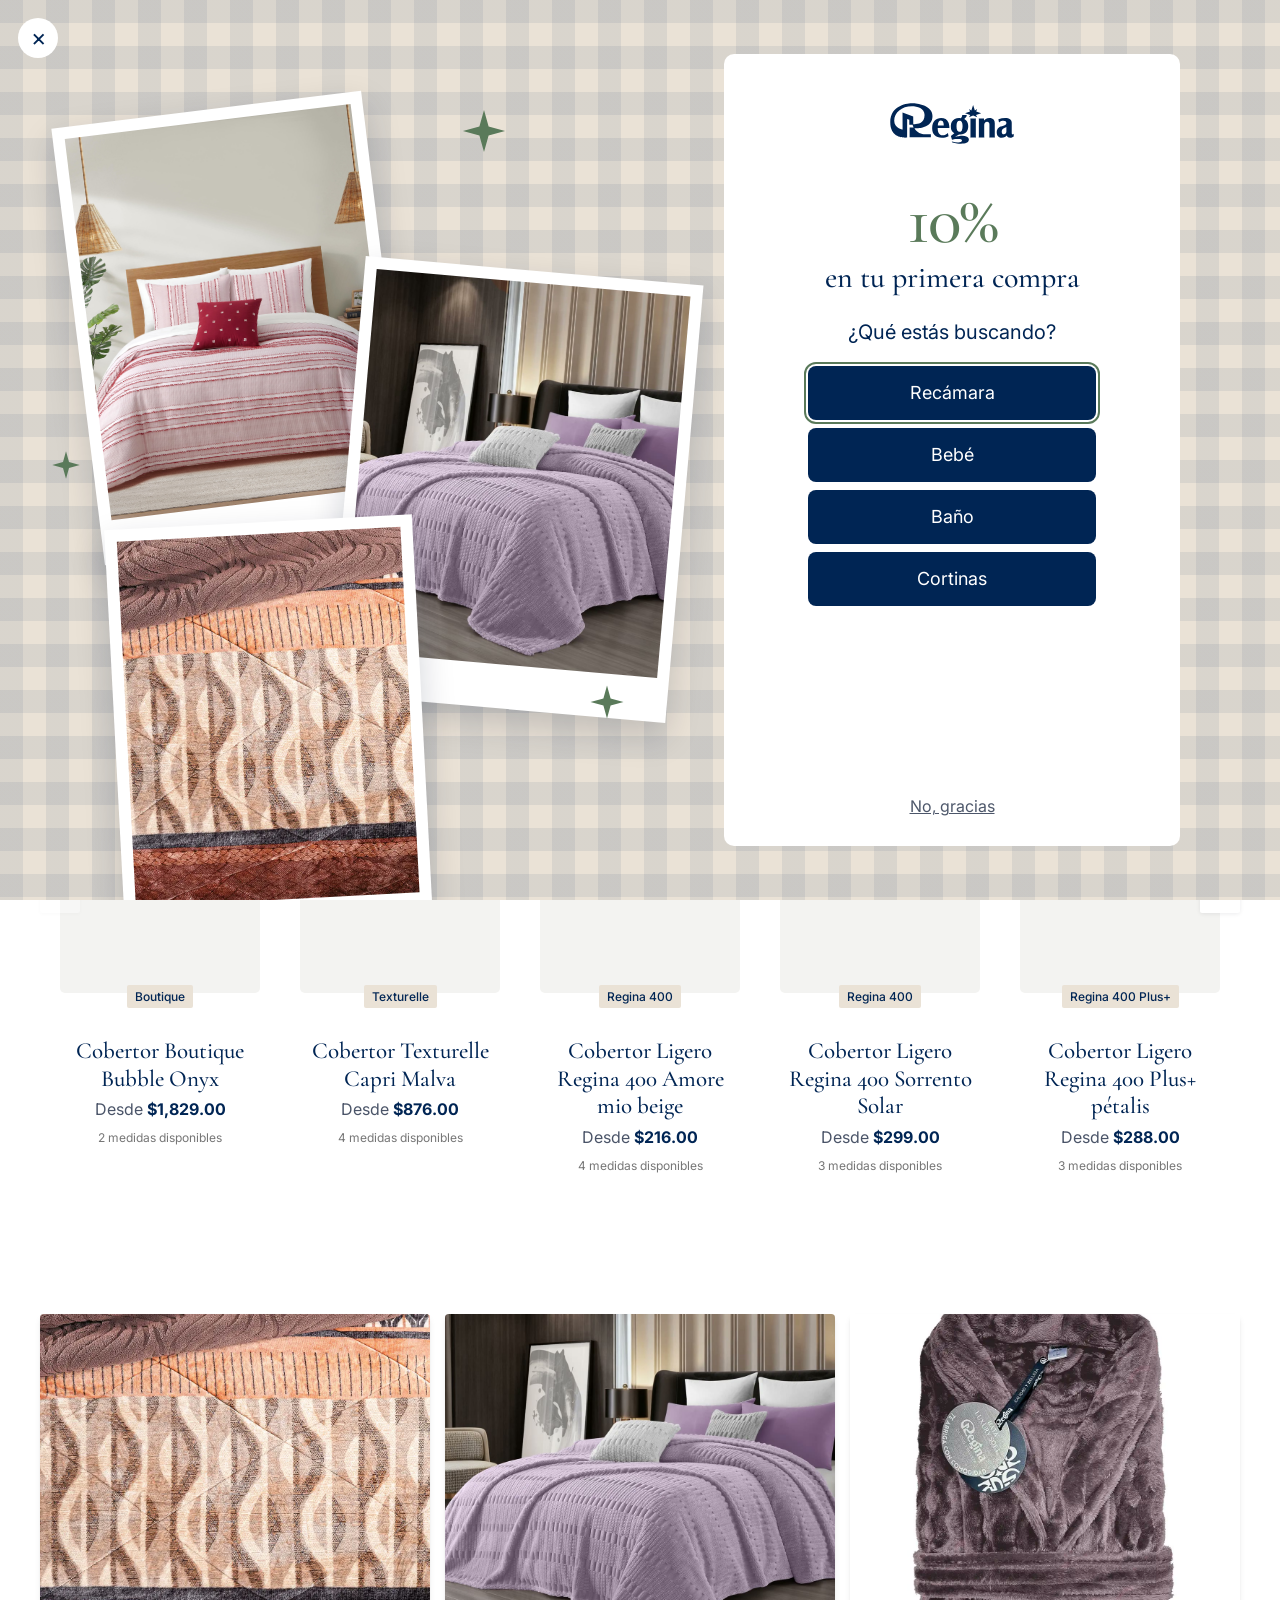
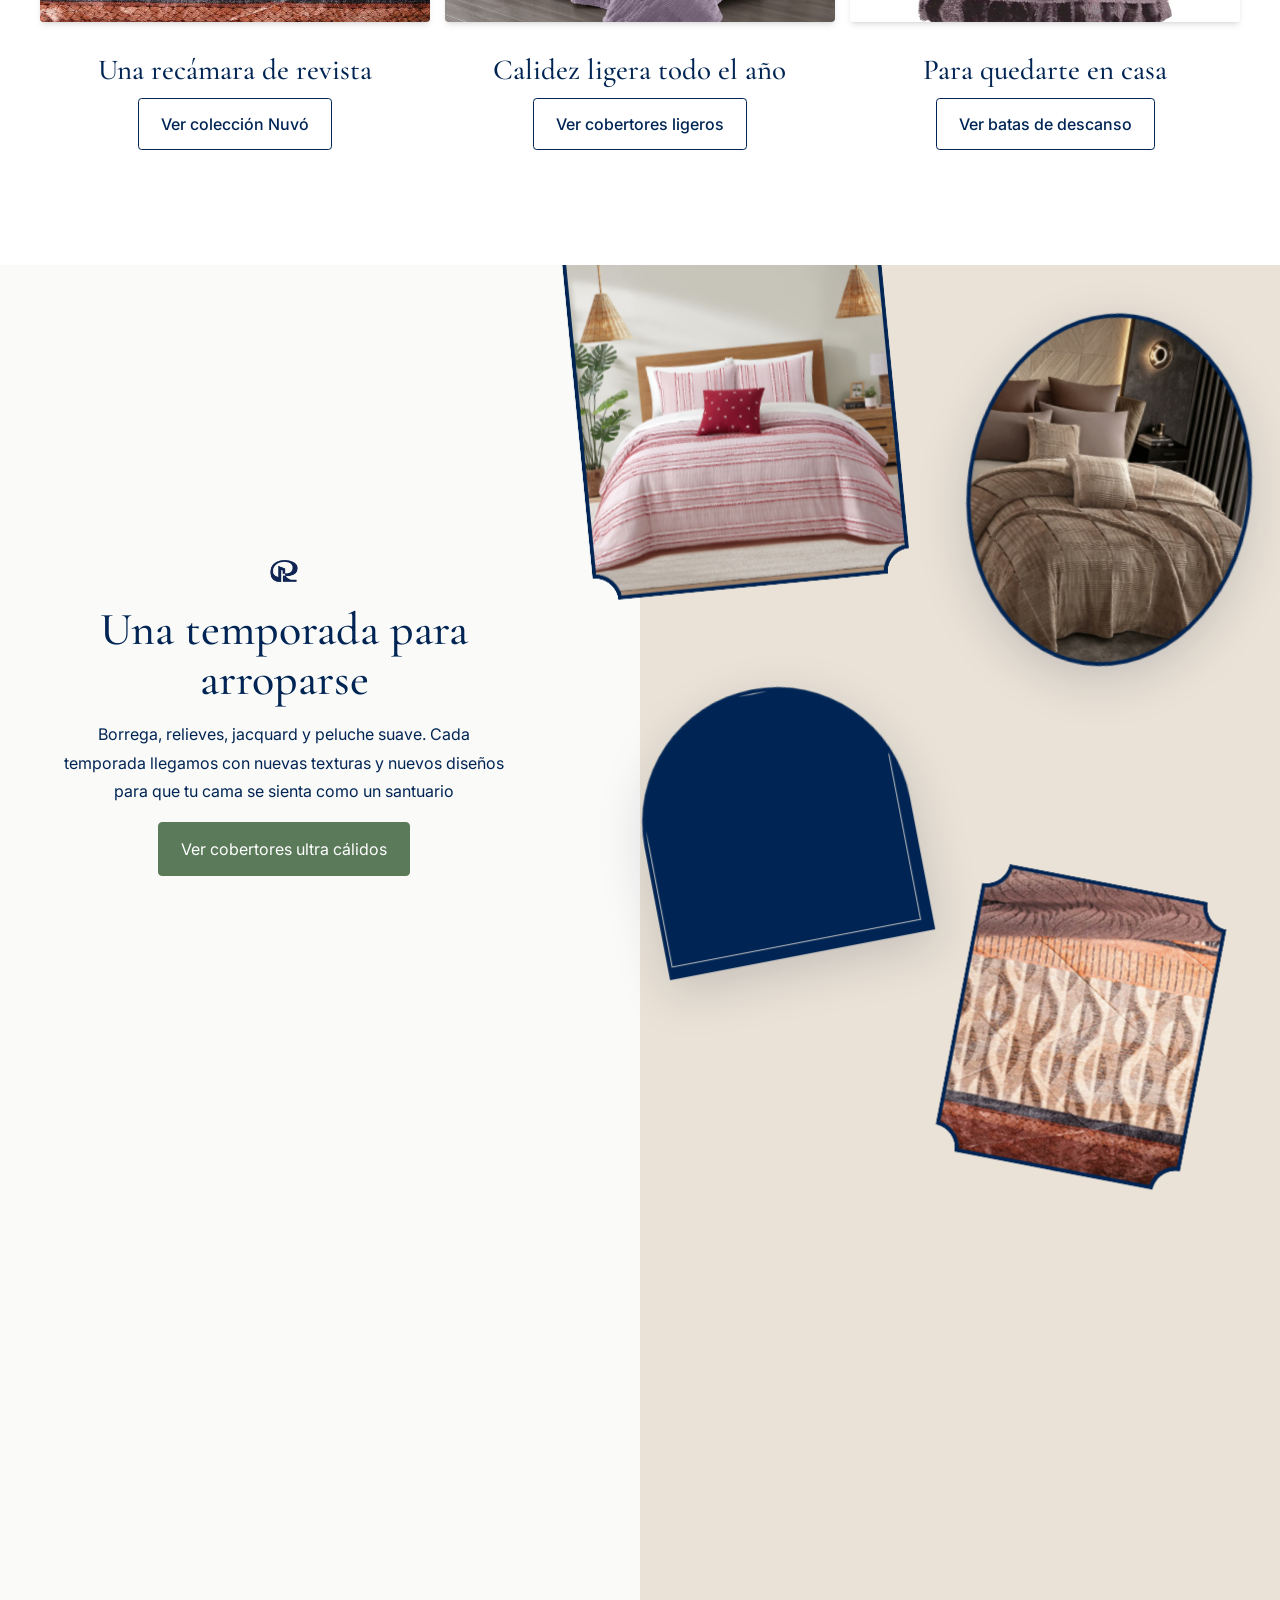
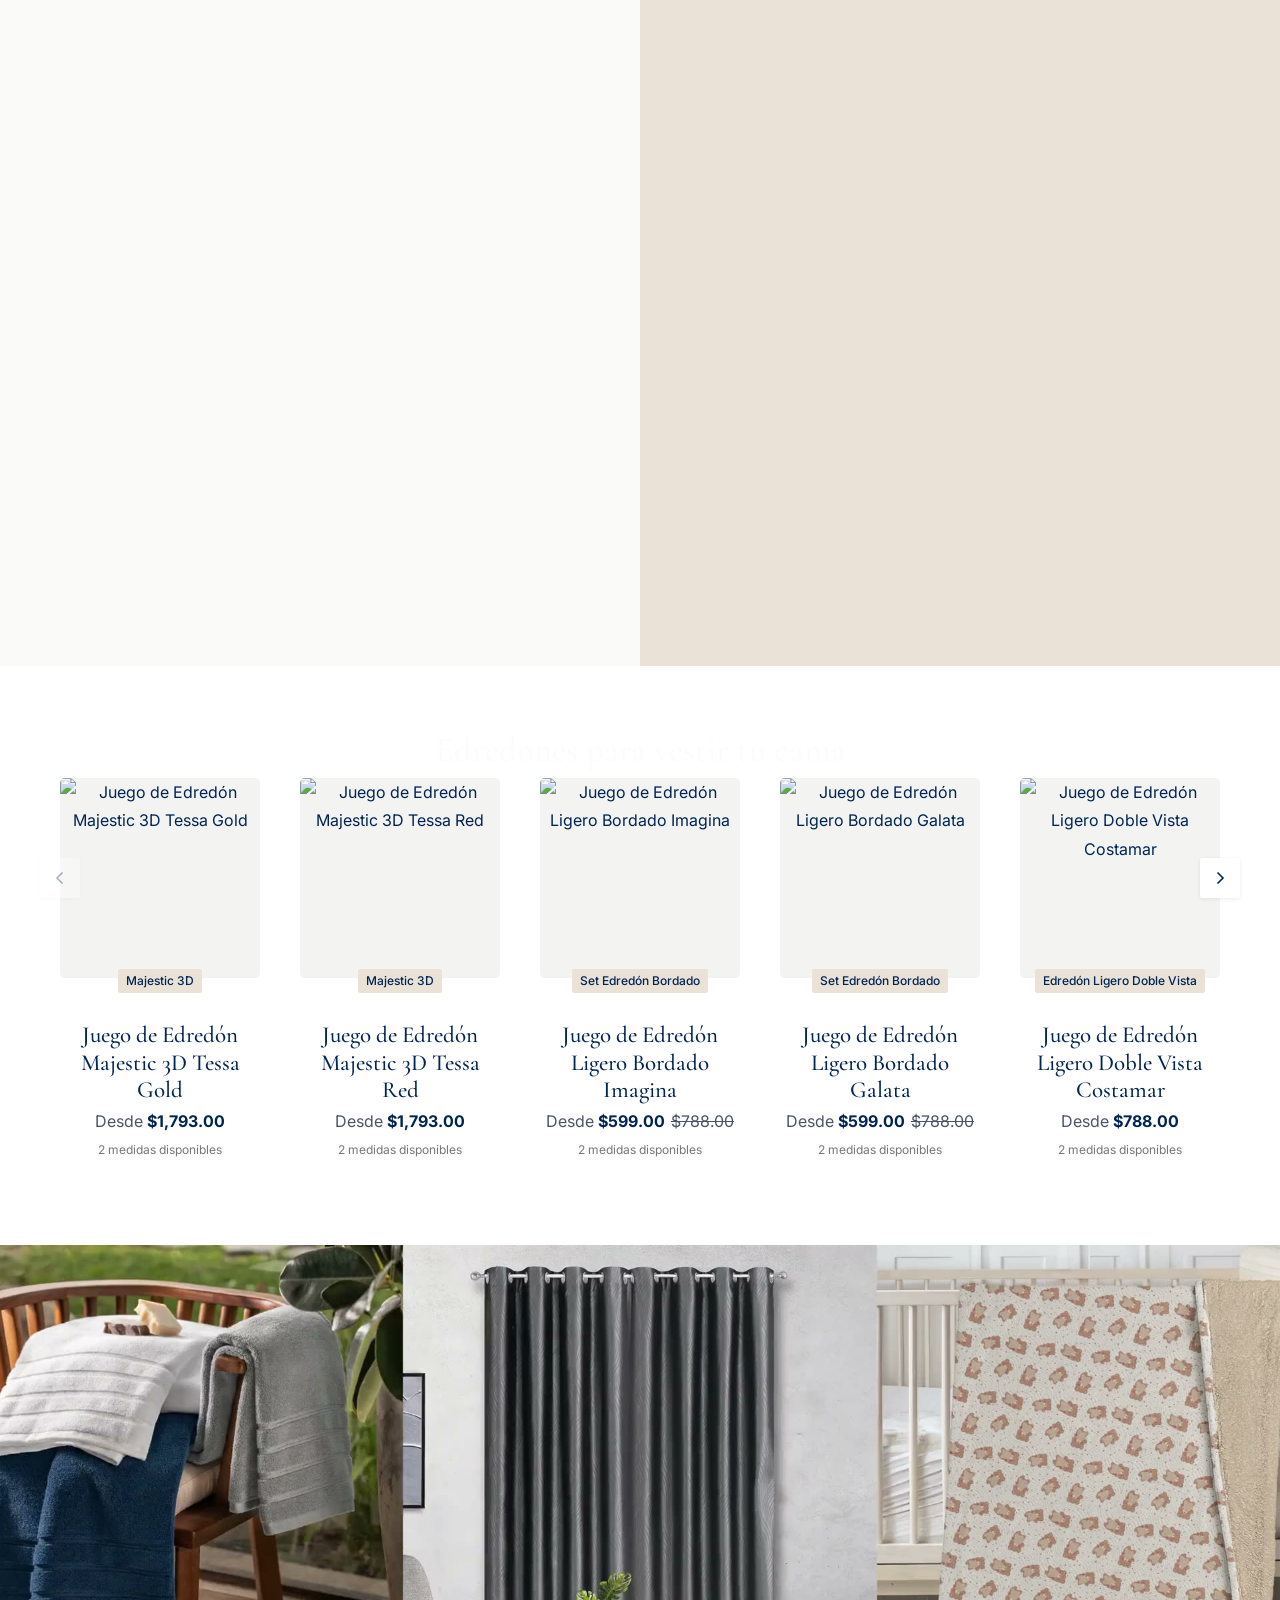
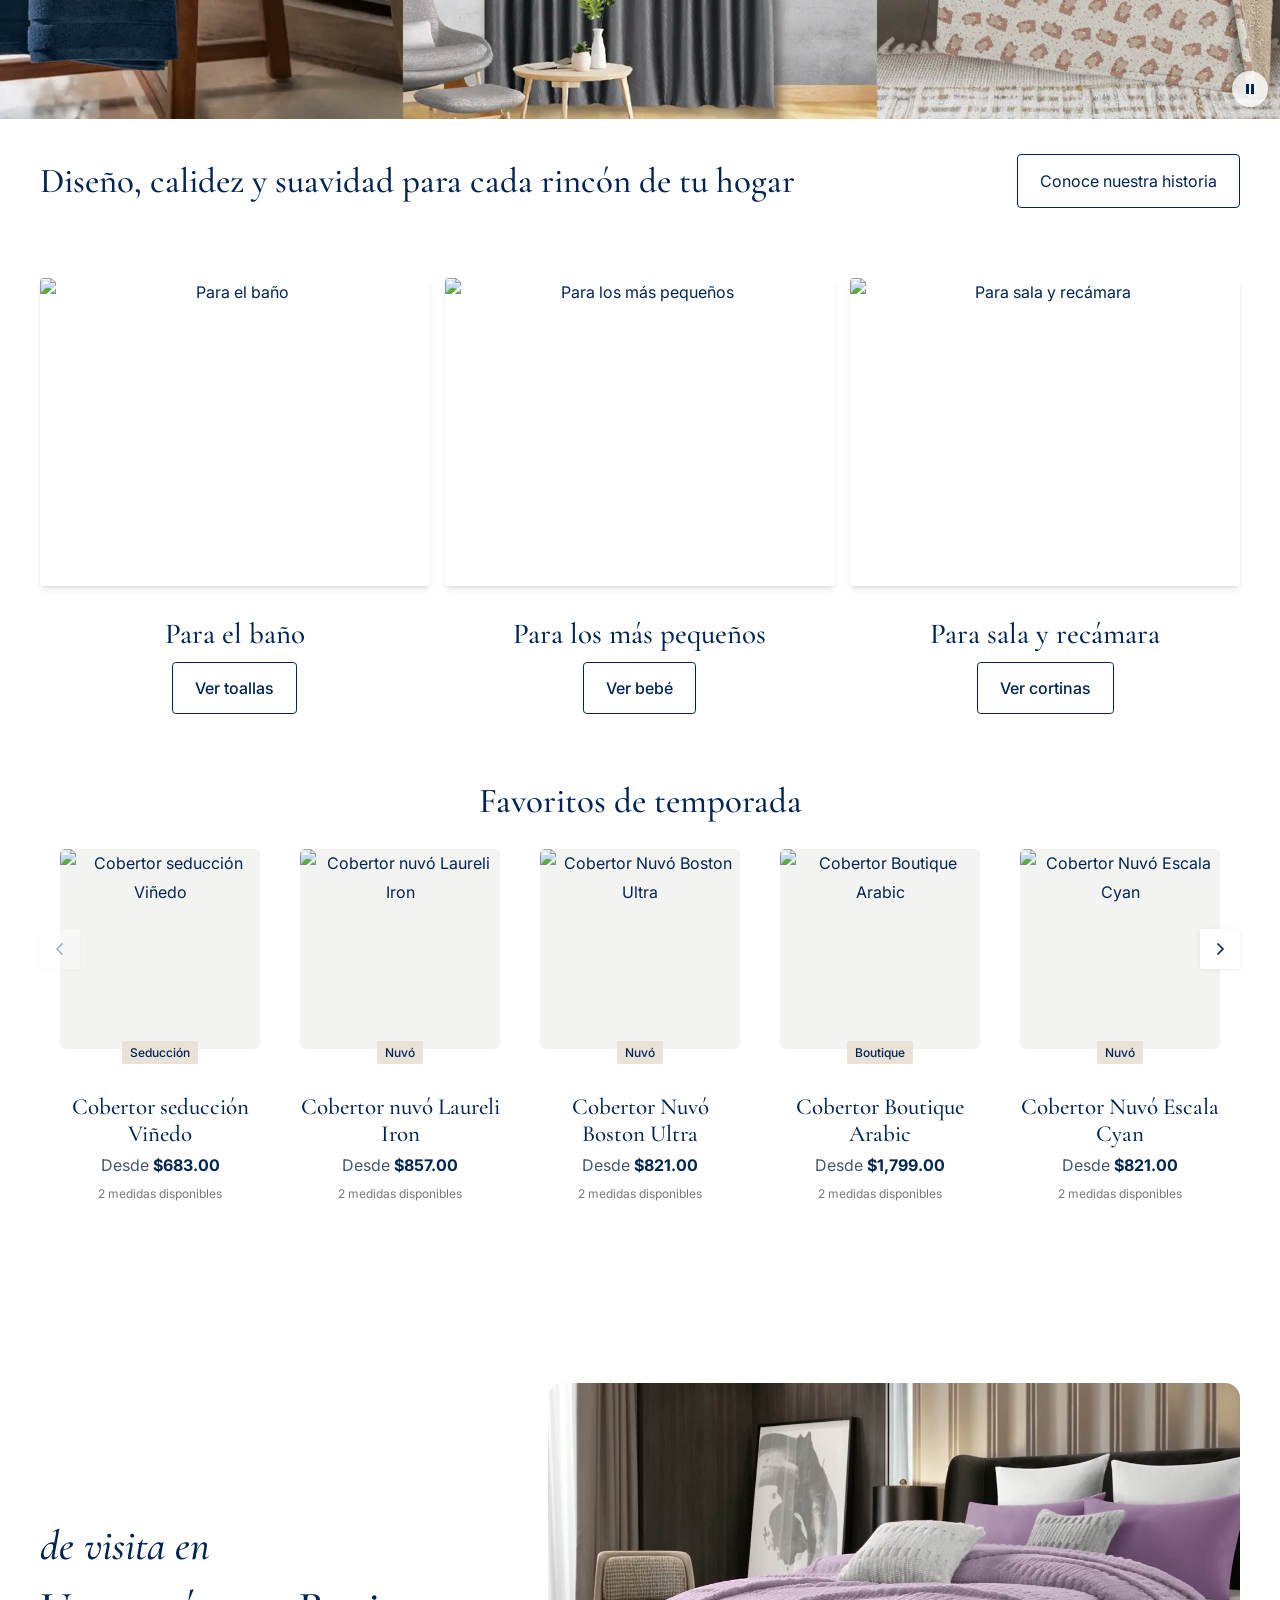
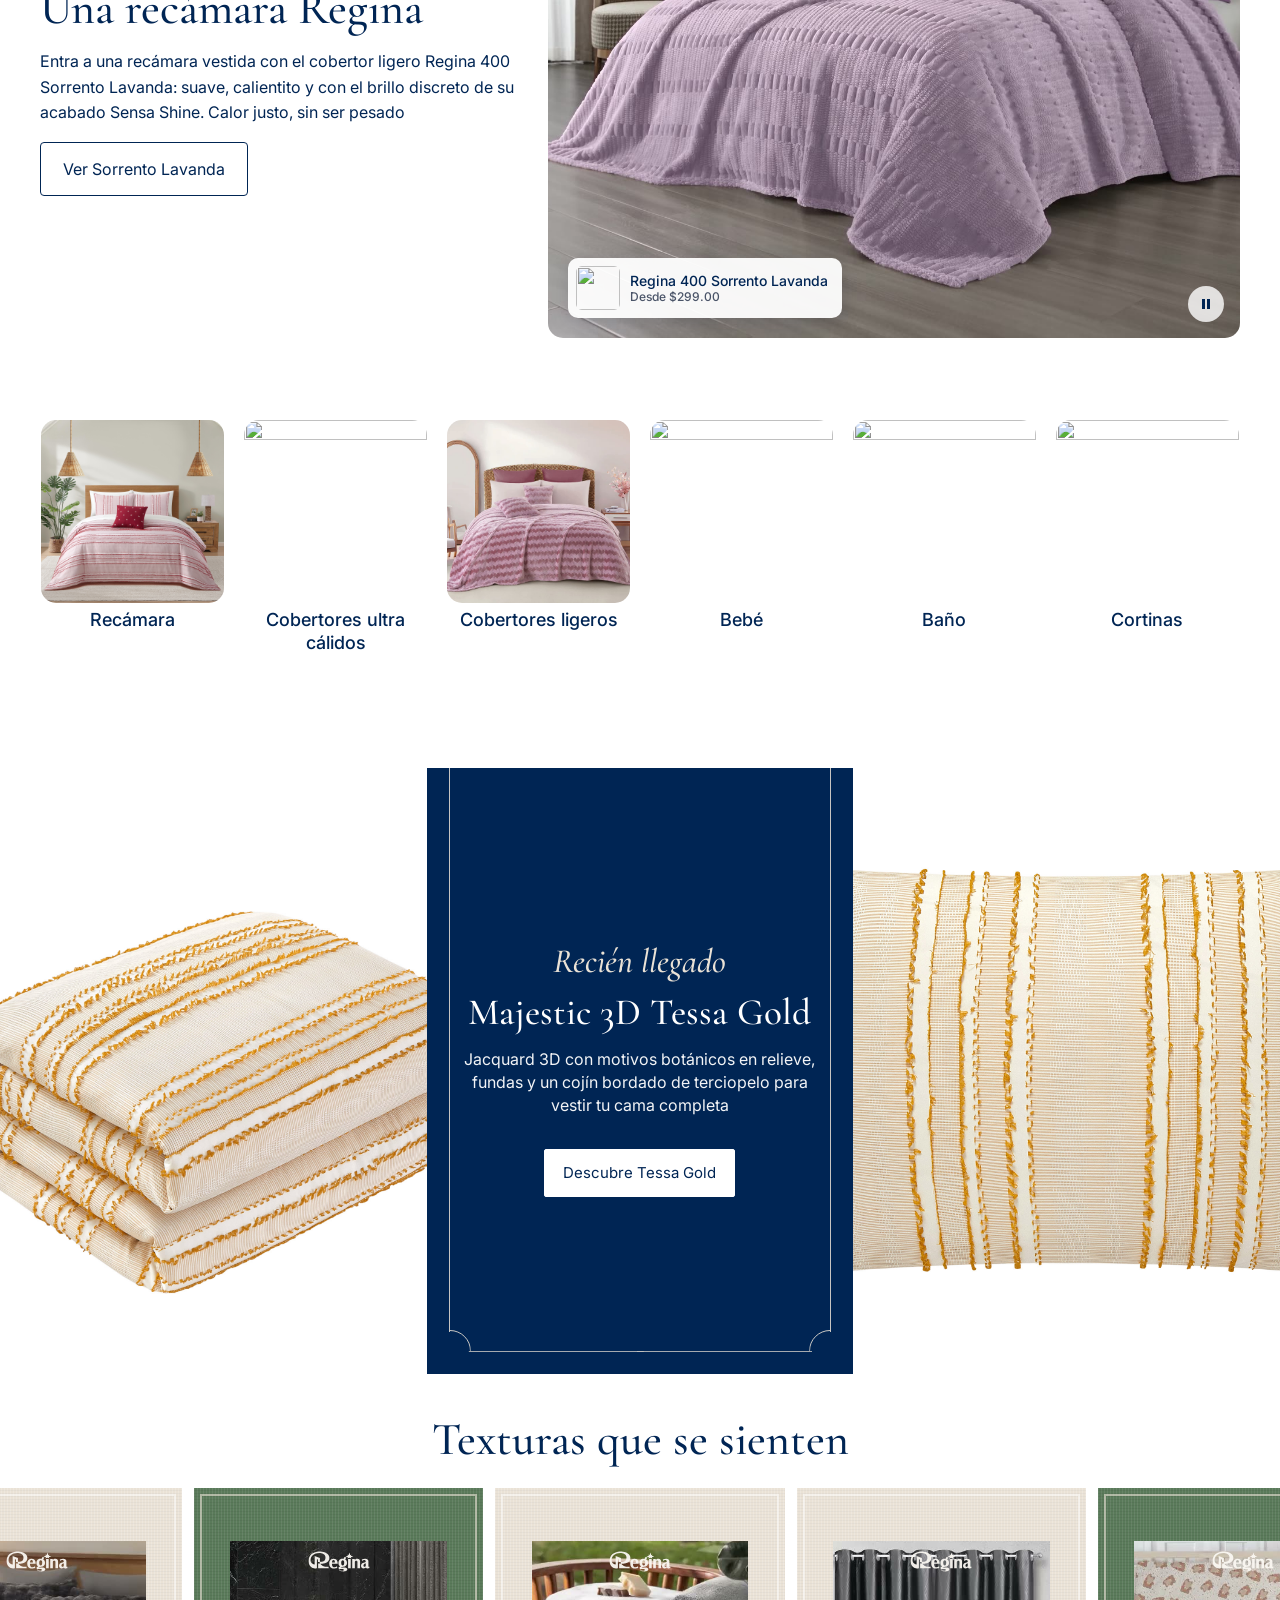
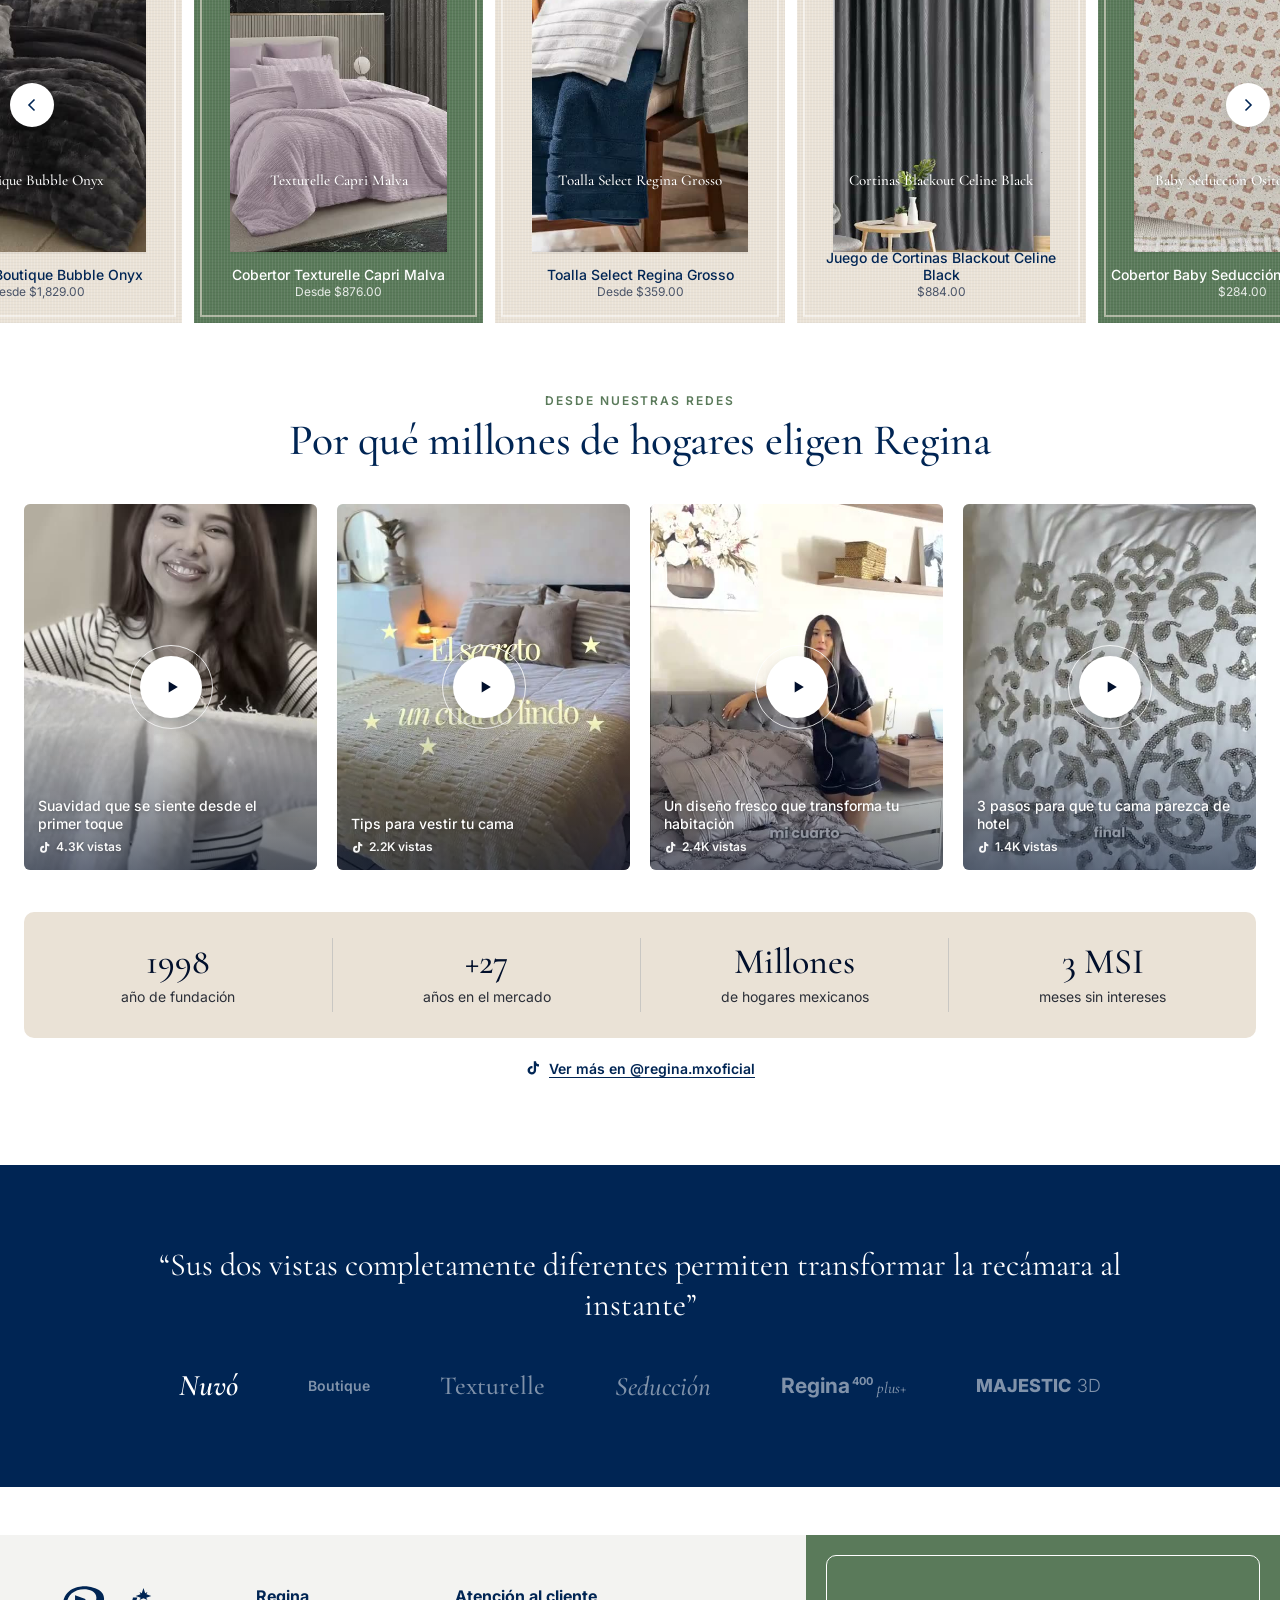
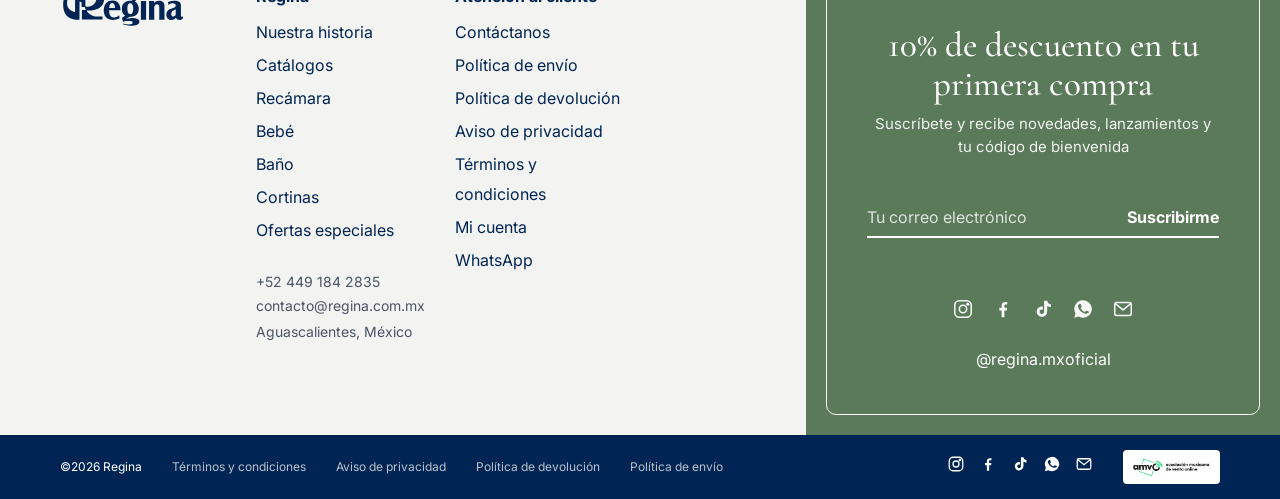
==== index.html @ bd387a0a "Regina ecommerce preview: v1 (Weezie), v2 (Olipop), v3 (single-shot heroes) Co-Authored-By: Claude O" ====
<!doctype html>
<html lang="es-MX">
<head>
<meta charset="utf-8">
<meta name="viewport" content="width=device-width,initial-scale=1">
<title>Regina · Edredones, cobertores, toallas y cortinas</title>
<meta name="description" content="Edredones, cobertores, toallas de baño y cortinas para el hogar mexicano. Envío gratis desde $1,499 y 3 meses sin intereses">
<meta name="theme-color" content="#002554">
<link rel="icon" href="media/brand/favicon.png">
<link rel="preconnect" href="https://fonts.googleapis.com"><link rel="preconnect" href="https://fonts.gstatic.com" crossorigin>
<link rel="preconnect" href="https://cdn.shopify.com">
<link href="https://fonts.googleapis.com/css2?family=Cormorant+Garamond:ital,wght@0,500;0,600;1,500&family=Inter:wght@400;500;600;700&display=swap" rel="stylesheet">
<link rel="stylesheet" href="v1.css?v=4">
<link rel="stylesheet" href="v1-motion.css?v=11">
</head>
<body>
<a class="sr" href="#main-c">Saltar al contenido</a>
<header id="hdr"></header>
<div id="main-c"></div>
<main id="home"></main>
<footer id="ftr"></footer>
<script src="data.js?v=3"></script>
<script src="core.js?v=3"></script>
<script src="v1.js?v=7"></script>
<script src="v1-motion.js?v=3"></script>
<script src="social.js?v=1"></script>
</body>
</html>
---- v1.css ----
/* Regina v1 — weezietowels.com structure 1:1 (measurements from WEEZIE_SPEC.md), Regina brand tokens */
:root{
  --navy:#002554;      /* weezie navy #14334C */
  --navy2:#032453;
  --ink:#010F2B;
  --sec:#4A5468;       /* fiord role — tinted grafito for secondary text */
  --grafito:#767676;   /* slateBlue role */
  --niebla:#E4E4E1;    /* geyser borders */
  --lino:#F3F3F1;      /* sand / footer bg */
  --crema:#FAFAF8;
  --calida:#EAE2D6;    /* announcement bar (regen) */
  --salvia:#5A7A5A;    /* royalBlue role: hover, band, newsletter panel */
  --salvia-d:#4A684A;
  --terracota:#de4242;
  --white:#fff;
  --fd:'Cormorant Garamond',Georgia,serif;
  --fb:'Inter',system-ui,-apple-system,sans-serif;
  --bar:34px;
}
*{box-sizing:border-box}
html{-webkit-text-size-adjust:100%;scroll-padding-top:150px}
html.rg-lock{overflow:hidden}
body{margin:0;background:#fff;color:var(--navy);font:400 16px/1.8 var(--fb);-webkit-font-smoothing:antialiased}
@media(max-width:749px){body{font-size:15px}}
img,video{display:block;max-width:100%}
a{color:inherit;text-decoration:none}
button{font:inherit;color:inherit;background:none;border:0;cursor:pointer;padding:0}
h1,h2,h3,h4,h5{margin:0;font-weight:inherit;font-size:inherit}
:focus-visible{outline:2px solid var(--salvia);outline-offset:2px}
.sr{position:absolute;width:1px;height:1px;overflow:hidden;clip:rect(0 0 0 0);white-space:nowrap}
.container{max-width:1920px;margin-inline:auto;padding-inline:20px}
@media(min-width:1024px){.container{padding-inline:40px}}
.disp{font-family:var(--fd);font-weight:500;letter-spacing:-.005em}
.h-ed{font:500 34px/37px var(--fd)}
@media(min-width:768px){.h-ed{font-size:40px;line-height:43px}}
@media(min-width:1024px){.h-ed{font-size:46px;line-height:50px}}
.script{font:italic 500 40px/1 var(--fd);color:var(--salvia)}

/* ---------- buttons ---------- */
.btn{display:inline-flex;align-items:center;justify-content:center;border:1px solid var(--navy);border-radius:4px;padding:15px 22px;font:400 16px/22px var(--fb);background:#fff;color:var(--navy);transition:all .2s ease-in-out;cursor:pointer;white-space:nowrap}
.btn:hover{background:var(--salvia);border-color:var(--salvia);color:#fff}
.btn--royal{background:var(--salvia);border-color:var(--salvia);color:#fff}
.btn--royal:hover{background:#fff;color:var(--navy);border-color:var(--navy)}
.btn--solid{height:52px;padding:0 20px;background:var(--navy);color:#fff;border-radius:3.75px}
.btn--solid:hover{background:var(--salvia);border-color:var(--salvia)}
.btn--card{height:52px;padding:0 22px;border-radius:3.75px;font-weight:500;margin-top:10px}
.btn-block{width:100%}
.btn[disabled],.btn.is-disabled{background:var(--niebla);border-color:var(--niebla);color:var(--sec);cursor:not-allowed}

/* ---------- 1.1 announcement ---------- */
.ann{position:fixed;top:0;left:0;right:0;z-index:30;height:var(--bar);background:var(--calida);color:var(--navy);overflow:hidden}
.ann-s{position:absolute;inset:0;display:flex;align-items:center;justify-content:center;gap:6px;padding:4px 15px;font:600 12px/1.3 var(--fb);opacity:0;transition:opacity .5s;text-align:center}
.ann-s.is-on{opacity:1}
.ann-s a,.ann-s button{text-decoration:underline;font-weight:700}
.ann-s a:hover,.ann-s button:hover{color:var(--salvia)}
.ann-s svg{width:12px;height:12px}

/* ---------- 1.2 header ---------- */
.hdr{position:sticky;top:var(--bar);z-index:20;background:#fff;border-bottom:1px solid var(--niebla);margin-top:var(--bar)}
.hdr-in{padding:20px 40px 0;position:relative}
.hdr-top{display:grid;grid-template-columns:1fr auto 1fr;align-items:center}
.util{display:flex;gap:24px;font:400 14px/1 var(--fb);color:var(--sec)}
.util a:hover{color:var(--salvia)}
.logo img{height:30px;width:auto}
.icons{display:flex;justify-content:flex-end;align-items:center;gap:18px}
.icons button,.icons a{position:relative;display:grid;place-items:center;width:22px;height:22px;color:var(--navy)}
.icons svg{width:19px;height:19px}
.icons button:hover,.icons a:hover{color:var(--salvia)}
.bub{position:absolute;bottom:-6px;right:-12px;width:22.5px;height:22.5px;border-radius:50%;background:var(--calida);color:var(--ink);font:600 12px/22.5px var(--fb);text-align:center}
.nav{display:flex;justify-content:center;margin:2px 0 7.5px}
.nav>li{list-style:none}
.nav{padding:0}
.nav-a{display:block;padding:12px;margin:0 8px;font:400 14px/1.2 var(--fb);color:var(--navy);text-underline-offset:20px;text-decoration-thickness:3px}
.nav-a.season{color:var(--terracota)}
.nav>li:hover .nav-a,.nav-a:focus-visible{text-decoration:underline;text-decoration-color:var(--ink)}
.mega{position:absolute;left:0;right:0;top:100%;background:var(--lino);padding:30px 0;display:none;border-top:1px solid var(--niebla)}
.nav>li:hover .mega,.nav>li:focus-within .mega{display:block}
.mega-in{display:flex;max-width:1920px;margin:0 auto}
.mega-l{width:50%;padding-left:60px;display:flex;flex-direction:column;flex-wrap:wrap;max-height:300px;align-content:flex-start;gap:0 20px}
.mega-l a{width:200px;font:700 16px/1.25 var(--fb);color:var(--navy);padding:7px 0}
.mega-l a:hover{color:var(--salvia)}
.mega-r{width:50%;display:flex;padding-right:40px}
.mega-card{padding:0 10px;flex:1;max-width:353px}
.mega-card img{width:100%;max-width:333px;aspect-ratio:4/3;object-fit:cover;border-radius:5px}
.mega-card span{display:block;font:400 14px/1.4 var(--fb);margin-top:8px}
.mega-card:hover span{color:var(--salvia)}
.srch{position:absolute;left:0;right:0;top:100%;background:var(--crema);border-top:1px solid var(--niebla);display:none;box-shadow:0 12px 24px rgba(1,15,43,.06)}
.srch.is-open{display:block}
.srch-in{max-width:1500px;margin:0 auto;padding:40px 20px}
.srch input{width:100%;border:1px solid var(--niebla);border-radius:4px;font:400 16px/50px var(--fb);padding:0 15px;color:var(--navy);background:#fff}
.srch-res{display:grid;grid-template-columns:repeat(auto-fill,minmax(150px,1fr));gap:20px;padding-top:28px}
.srch-res a{font:400 14px/1.35 var(--fb)}
.srch-res img{width:100%;aspect-ratio:1;object-fit:cover;border-radius:5px;margin-bottom:6px}
.srch-res a:hover{color:var(--salvia)}
.srch-empty{color:var(--sec);font-size:14px;padding-top:20px}
.burger{display:none;width:22px;height:22px;place-items:center;color:var(--navy)}
.burger svg{width:20px;height:20px}
.scrap{overflow:hidden}
@media(max-width:989px){
  .hdr-in{padding:10px 20px}
  .util,.nav{display:none}
  .burger{display:grid}
  .hdr-top{grid-template-columns:1fr auto 1fr}
  .logo img{height:26px}
  .icons .acct{display:none}
}
/* mobile drawer */
.mdr{position:fixed;inset:0;z-index:60;visibility:hidden}
.mdr.is-open{visibility:visible}
.mdr-scrim{position:absolute;inset:0;background:rgba(243,243,241,.8);opacity:0;transition:opacity .2s}
.mdr.is-open .mdr-scrim{opacity:1}
.mdr-p{position:absolute;top:0;bottom:0;left:0;width:min(420px,100%);background:#fff;transform:translateX(-100%);transition:transform .25s ease-out;overflow-y:auto;padding:20px 24px 40px}
.mdr.is-open .mdr-p{transform:none}
.mdr-x{display:flex;justify-content:space-between;align-items:center;margin-bottom:10px}
.mdr-x img{height:24px}
.mdr-x button{font-size:28px;line-height:1;width:36px;height:36px}
.mdr details{border-bottom:1px solid var(--niebla)}
.mdr summary{list-style:none;display:flex;justify-content:space-between;align-items:center;padding:14px 0;font:400 16px/1.2 var(--fb);cursor:pointer}
.mdr summary::-webkit-details-marker{display:none}
.mdr summary svg{transition:transform .2s;width:14px}
.mdr details[open] summary svg{transform:rotate(180deg)}
.mdr-sub{padding:0 0 16px 20px}
.mdr-sub a{display:block;font-size:14px;padding:6px 0}
.mdr-cards{display:flex;gap:10px;margin-top:10px}
.mdr-cards a{width:150px;font-size:12px}
.mdr-cards img{width:150px;height:112px;object-fit:cover;border-radius:5px;margin-bottom:4px}
.mdr-plain{display:block;padding:14px 0;border-bottom:1px solid var(--niebla)}
.mdr-util{margin-top:20px;display:grid;gap:4px;font-size:14px}
.mdr h4{font:700 14px var(--fb);margin-top:24px}
.mdr-sup{display:grid;grid-template-columns:1fr 1fr;gap:4px 12px;font-size:14px;margin-top:10px}
.mdr-soc{display:flex;gap:18px;margin-top:24px}
.mdr-soc svg{width:20px;height:20px}

/* ---------- 1.3 video hero ---------- */
.vhero{position:relative;overflow:hidden;background:var(--lino)}
.vhero video{width:100%;aspect-ratio:2.7;object-fit:cover}
.vhero .m{display:none}
@media(max-width:767px){.vhero .d{display:none}.vhero .m{display:block;aspect-ratio:4/3}}
.vtoggle{position:absolute;right:12px;bottom:12px;width:36px;height:36px;border-radius:50%;background:rgba(255,255,255,.8);display:grid;place-items:center;color:var(--navy);transition:background .2s}
.vtoggle:hover{background:#fff}
.vtoggle svg{width:14px;height:14px}

/* ---------- 1.5 strip ---------- */
.strip{display:flex;flex-direction:column;align-items:center;justify-content:space-between;gap:16px;padding-block:25px;margin:20px auto 0;text-align:center}
.strip h2{font:500 35px/38px var(--fd);color:var(--navy)}
@media(min-width:1024px){.strip{flex-direction:row;padding-block:15px;text-align:left}}
@media(max-width:749px){.strip h2{font-size:30px;line-height:33px;margin-bottom:6px}.strip .btn{min-width:100%}}

/* ---------- 1.6 product carousel ---------- */
.rc{padding-top:10px;position:relative}
.rc-t{font:500 35px/44px var(--fd);text-align:center;color:var(--navy);margin-bottom:6px}
.rc-wrap{position:relative}
.rc-track{display:flex;overflow-x:auto;scroll-snap-type:x mandatory;scrollbar-width:none;scroll-behavior:smooth}
.rc-track::-webkit-scrollbar{display:none}
.rc-arr{position:absolute;top:calc(20px + (100% - 40px) * .0);transform:translateY(-50%);width:40px;height:40px;background:#fff;display:grid;place-items:center;z-index:3;color:var(--navy);border-radius:2px;box-shadow:0 1px 4px rgba(1,15,43,.08)}
.rc-arr svg{width:16px;height:16px}
.rc-arr:hover{color:var(--salvia)}
.rc-arr.prev{left:0}.rc-arr.next{right:0}
.rc-arr[disabled]{opacity:.35;cursor:default}
.card{flex:0 0 269px;scroll-snap-align:start;padding:20px;text-align:center;position:relative}
@media(max-width:1279px){.card{flex-basis:25%}}
@media(min-width:1280px) and (max-width:1439px){.card{flex-basis:20%}}
@media(max-width:989px){.card{flex-basis:33.333%}}
@media(max-width:749px){.card{flex-basis:44%;padding:12px 8px}}
.card-im{display:block;position:relative;aspect-ratio:1;border-radius:5px;overflow:hidden;background:var(--lino)}
.card-im img,.card-im video{position:absolute;inset:0;width:100%;height:100%;object-fit:cover;transition:opacity .3s}
.card-im video{opacity:0}
.card-im video.is-ready{opacity:1}
.pill{position:relative;top:-12.5px;display:inline-flex;align-items:center;gap:5px;background:var(--calida);color:var(--navy);border-radius:2px;font:500 12px/1.3 var(--fb);padding:4px 8px;margin-bottom:-12.5px;z-index:2}
.pill.sold{background:var(--niebla);color:var(--sec)}
.card-t{display:block;font:500 23px/27.5px var(--fd);color:var(--navy);margin-top:16px;transition:color .2s}
.card-t:hover{color:var(--salvia)}
@media(max-width:1023px){.card-t{font-size:18px;line-height:22px}}
.card-pr{font:400 16px/1.5 var(--fb);color:var(--sec);margin-top:4px}
.card-pr b{font-weight:700;color:var(--navy)}
.card-pr s{margin-left:6px;color:var(--sec)}
@media(max-width:1023px){.card-pr{font-size:13px}}
.card-op{height:90px;position:relative}
.card-op .n{font:400 12px/1.5 var(--fb);color:var(--grafito);padding-top:8px;transition:opacity .3s ease-in}
.card-op .sw{position:absolute;inset:6px 0 0;display:flex;flex-wrap:wrap;justify-content:center;gap:10px;align-content:flex-start;opacity:0;transition:opacity .3s ease-in;pointer-events:none}
.sw button{width:28px;height:28px;border-radius:50%;overflow:hidden;border:1px solid var(--niebla);padding:1px;background:#fff}
.sw button img{width:100%;height:100%;object-fit:cover;border-radius:50%}
.sw button.is-on{border-color:var(--navy)}
@media(hover:hover) and (min-width:768px){
  .card:hover .card-op .n{opacity:0}
  .card:hover .card-op .sw{opacity:1;pointer-events:auto}
}

/* ---------- 1.7 content list ---------- */
.clist{margin-bottom:20px;padding-top:5px}
.clist-row{display:flex;justify-content:space-between}
.clist-c{width:calc(33.33% - 10px);margin:50px 0 35px;text-align:center}
.clist-c .im{display:block;border-radius:3.75px;overflow:hidden;box-shadow:0 4px 6px -1px rgb(0 0 0/.1),0 2px 4px -2px rgb(0 0 0/.1);aspect-ratio:886/700}
.clist-c .im img{width:100%;height:100%;object-fit:cover;transition:transform .6s}
.clist-c .im:hover img{transform:scale(1.03)}
.clist-c h3{font:500 29px/1.25 var(--fd);margin-top:30px}
@media(max-width:1279px){.clist-c h3{font-size:27px}}
@media(max-width:767px){
  .clist-row{overflow-x:auto;scroll-snap-type:x mandatory;gap:10px;margin:0 -20px;padding:0 20px;scroll-padding:20px;scrollbar-width:none}
  .clist-row::-webkit-scrollbar{display:none}
  .clist-c{flex:0 0 80%;width:80%;margin:40px 0 20px;scroll-snap-align:start}
  .clist-c h3{font-size:25px;margin-top:20px}
  .clist-c .btn{width:100%;max-width:175px}
}

/* ---------- 1.8 scrapbook ---------- */
.scrap{margin:80px 0 32px;background-color:var(--lino);background-image:radial-gradient(rgba(0,37,84,.06) 1px,transparent 1.2px),radial-gradient(rgba(90,122,90,.07) 1px,transparent 1.2px);background-size:22px 22px,22px 22px;background-position:0 0,11px 11px}
.scrap-g{display:grid;grid-template-columns:repeat(12,1fr);gap:20px}
.scrap-tx{grid-column:span 5;position:sticky;top:150px;align-self:start;padding:180px 0;display:flex;flex-direction:column;align-items:center;text-align:center;gap:16px}
.scrap-tx img.mark{width:44px}
.scrap-tx p{margin:0;max-width:440px}
.scrap-ph{grid-column:span 7;position:relative;height:1500px;margin:80px 0}
.pol{position:absolute;background:#fff;padding:10px 10px 34px;box-shadow:0 10px 30px rgba(1,15,43,.14);transform:translate(-50%,-50%) rotate(var(--r));transition:transform .4s}
.pol:hover{transform:translate(-50%,-50%) rotate(0deg) scale(1.03);z-index:5}
.pol img{width:100%;height:100%;object-fit:cover}
.pol span{position:absolute;left:0;right:0;bottom:8px;text-align:center;font:italic 500 17px/1 var(--fd);color:var(--navy)}
@media(max-width:1023px){
  .scrap-g{display:block;position:relative;min-height:100vh}
  .scrap-tx{position:relative;z-index:2;padding:90px 20px;background:rgba(243,243,241,.86);margin:0 -20px}
  .scrap-ph{position:absolute;inset:0;height:auto;margin:0;opacity:.9}
  .scrap-ph .pol{zoom:.62}
}

/* ---------- 1.14 image with text ---------- */
.iwt{padding-top:64px}
.iwt-g{display:grid;grid-template-columns:repeat(12,1fr);gap:20px;align-items:center;padding:32px 0}
.iwt-tx{grid-column:1/6;display:flex;flex-direction:column;gap:16px;align-items:flex-start}
.iwt-tx p{margin:0}
.iwt-im{grid-column:7/13;border-radius:15px;overflow:hidden;aspect-ratio:16/9}
.iwt-im img,.iwt-im video{width:100%;height:100%;object-fit:cover}
@media(max-width:1023px){.iwt-g{display:flex;flex-direction:column-reverse}.iwt-im{width:100%}}

/* ---------- 1.15 collection grid ---------- */
.cgrid{padding-block:50px}
.cgrid ul{list-style:none;margin:0;padding:0;display:flex;flex-wrap:wrap;justify-content:center;gap:20px}
.cgrid li{width:calc(16.66% - 17px)}
.cgrid img{width:100%;aspect-ratio:1;object-fit:cover;border-radius:15px;transition:transform .4s}
.cgrid a:hover img{transform:scale(1.02)}
.cgrid span{display:block;margin-top:5px;font:500 18px/1.3 var(--fb);text-align:center;transition:color .2s}
.cgrid a:hover span{color:var(--salvia)}
@media(max-width:1023px){.cgrid li{width:calc(33.33% - 17px)}}
@media(max-width:767px){
  .cgrid{padding-block:30px}
  .cgrid ul{flex-wrap:nowrap;overflow-x:auto;justify-content:flex-start;gap:12.5px;margin:0 -20px;padding:0 20px;scroll-snap-type:x mandatory;scrollbar-width:none}
  .cgrid li{flex:0 0 42%;width:42%;scroll-snap-align:start}
  .cgrid span{font-size:16px}
}

/* ---------- 1.16 custom image block ---------- */
.cib{padding-top:64px}
.cib-row{display:flex;flex-wrap:wrap;background:var(--navy);min-height:377px}
.cib-im{width:33.333%;position:relative;min-height:377px}
.cib-im img{position:absolute;inset:0;width:100%;height:100%;object-fit:cover}
.cib-tx{width:33.333%;position:relative;color:#fff;text-align:center;display:flex;align-items:center;justify-content:center;padding:40px 30px}
.cib-frame{position:absolute;inset:28px;border:2px solid var(--calida);border-radius:15px;pointer-events:none}
.cib-frame i{position:absolute;width:14px;height:14px;border:2px solid var(--calida);background:var(--navy);transform:rotate(45deg)}
.cib-frame i:nth-child(1){top:-8px;left:-8px}.cib-frame i:nth-child(2){top:-8px;right:-8px}.cib-frame i:nth-child(3){bottom:-8px;left:-8px}.cib-frame i:nth-child(4){bottom:-8px;right:-8px}
.cib-c{position:relative;max-width:82.67%}
.cib-c .script{color:var(--calida)}
.cib-c h2{margin-top:14px;color:#fff}
.cib-c p{font:400 20px/1.4 var(--fb);margin:12.5px 0 0}
.cib-c .btn{margin-top:40px;background:#fff;border-color:#fff;color:var(--navy)}
.cib-c .btn:hover{background:var(--salvia);border-color:var(--salvia);color:#fff}
@media(max-width:1279px){.cib-im{width:50%;min-height:300px}.cib-a{order:1}.cib-b{order:2}.cib-tx{width:100%;order:3;padding:60px 37.5px}}
@media(max-width:767px){.cib-im{min-height:200px}.cib-c p{font-size:17px}.cib-frame{inset:15px}}

/* ---------- 1.17 video tiles (UGC-style) ---------- */
.ugc{padding:40px 0 10px;overflow:hidden}
.ugc h2{text-align:center;margin-bottom:34px}
.ugc-wrap{position:relative}
.ugc-track{display:flex;gap:44px;overflow-x:auto;scroll-snap-type:x mandatory;scrollbar-width:none;padding:24px 60px 30px;scroll-behavior:smooth}
.ugc-track::-webkit-scrollbar{display:none}
.ugc-t{flex:0 0 auto;scroll-snap-align:center;position:relative;width:217px;transform:rotate(var(--r));transition:transform .3s}
.ugc-t:hover{transform:rotate(0) translateY(-4px)}
.ugc-t .fr{background:#fff;padding:12px 12px 52px;box-shadow:0 10px 26px rgba(1,15,43,.14)}
.ugc-t video{width:100%;aspect-ratio:2/3;object-fit:cover;background:var(--lino)}
.ugc-t b{position:absolute;left:12px;right:12px;bottom:12px;font:500 14px/1.25 var(--fb);color:var(--navy);text-align:center}
.ugc-t b small{display:block;font-weight:400;color:var(--sec);font-size:12px}
.ugc .rc-arr{top:50%}

/* ---------- 1.18 press / brand lines band ---------- */
.press{background:var(--salvia);color:#fff;text-align:center;padding:80px 0;min-height:248px}
.press-q{position:relative;display:grid;place-items:center;max-width:1100px;margin:0 auto 40px;padding:0 20px}
.press-q p{grid-area:1/1;margin:0;font:500 32px/1.2 var(--fd);max-width:1000px;opacity:0;transition:opacity .3s;pointer-events:none}
.press-q p.is-on{opacity:1;pointer-events:auto}
.press-l{display:flex;justify-content:center;flex-wrap:nowrap;overflow-x:auto;scrollbar-width:none}
.press-l button{margin:0 30px;opacity:.5;transition:opacity .3s;font:600 15px/1 var(--fb);letter-spacing:.18em;text-transform:uppercase;padding:8px 0;white-space:nowrap;color:#fff}
.press-l button.is-on,.press-l button:hover{opacity:1}
@media(max-width:1279px){.press-q p{font-size:30px}}
@media(max-width:1079px){.press-q p{font-size:28px}}
@media(max-width:767px){.press{padding:60px 0}.press-q p{font-size:26px}.press-l{justify-content:flex-start;padding:0 10px}.press-l button{margin:0 16px}}

/* ---------- 1.19 footer ---------- */
.ftr{margin-top:48px;background:var(--lino);color:var(--navy)}
.ftr-g{display:flex}
.ftr-l{flex:2;padding:50px 60px;display:flex;gap:0}
.ftr-mark{flex:0 0 126px;margin-right:70px}
.ftr-mark img{width:126px}
.ftr-col{flex:0 0 25%;margin-right:4%}
.ftr-col h3{font:700 16px/1.4 var(--fb);padding-bottom:10px}
.ftr-col a{display:block;font:400 16px/1.9 var(--fb);padding-bottom:2.5px;transition:color .2s}
.ftr-col a:hover{color:var(--salvia)}
.ftr-con{margin-top:22px;font-size:14px;line-height:1.7;color:var(--sec)}
.ftr-r{flex:1;background:var(--salvia);padding:20px}
.ftr-card{border:1px solid #fff;border-radius:10px;padding:70px 40px 40px;display:flex;flex-direction:column;align-items:center;text-align:center;color:#fff;height:100%}
.ftr-card h2{font:500 35px/1.1 var(--fd)}
.ftr-card p{margin:10px 0 0;font-size:15px;line-height:1.5;opacity:.92}
.nl{display:flex;width:100%;max-width:420px;margin:40px 0 20px;border-bottom:2px solid #fff;transition:border-color .2s}
.nl:hover{border-color:var(--navy)}
.nl input{flex:1;background:transparent;border:0;color:#fff;font:400 16px/38px var(--fb);padding:0;min-width:0}
.nl input::placeholder{color:rgba(255,255,255,.8)}
.nl input:focus{outline:none}
.nl button{font:700 16px/38px var(--fb);color:#fff;padding-left:12px}
.nl-ok{min-height:20px;font-size:14px;margin:0 0 10px}
.ftr-soc{display:flex;gap:18px;margin-top:10px}
.ftr-soc a{color:#fff;opacity:.95}.ftr-soc a:hover{opacity:1;transform:translateY(-1px)}
.ftr-soc svg{width:22px;height:22px}
.ftr-tag{margin-top:16px;font-size:16px}
.ftr-bot{background:var(--navy);color:#fff;padding:15px 60px;display:flex;align-items:center;flex-wrap:wrap;gap:12px 30px;font:400 12px/1.6 var(--fb)}
.ftr-bot a{color:#B9C1CC;transition:color .2s}.ftr-bot a:hover{color:var(--calida)}
.ftr-bot .amvo{margin-left:auto;height:34px;width:auto;background:#fff;border-radius:4px;padding:3px 6px}
@media(max-width:1023px){
  .ftr-g{flex-direction:column}
  .ftr-l{padding:40px;flex-wrap:wrap}
  .ftr-mark{flex-basis:100%;margin:0 0 24px}.ftr-mark img{width:90px}
  .ftr-col{flex:0 0 49%;margin:0}
  .ftr-bot{padding:15px 30px}
}
@media(max-width:749px){.ftr{margin-top:36px}.ftr-l{padding:30px}.ftr-col a{font-size:15px}.ftr-card{padding:50px 24px 34px}.ftr-bot .amvo{margin-left:0}}

/* ---------- cart drawer (minicart) ---------- */
.mc{position:fixed;inset:0;z-index:9999;visibility:hidden;transition:visibility 0s .3s}
.mc.is-open{visibility:visible;transition:none}
.mc-scrim{position:absolute;inset:0;background:rgba(243,243,241,.8);opacity:0;transition:opacity .2s}
.mc.is-open .mc-scrim{opacity:1}
.mc-p{position:absolute;top:0;right:0;bottom:0;max-width:100%;background:#fff;box-shadow:0 20px 25px -5px rgb(0 0 0/.1),0 8px 10px -6px rgb(0 0 0/.1);transform:translateX(100%);transition:transform .3s ease-in;display:flex;flex-direction:row-reverse}
.mc.is-open .mc-p{transform:none;transition:transform .1s ease-out}
.mc-cart{width:654px;max-width:100vw;display:flex;flex-direction:column;background:#fff;position:relative}
.mc-head{padding:0 60px;border-bottom:1px solid var(--niebla);padding-bottom:10px}
.mc-head-row{display:flex;justify-content:space-between;align-items:center;padding:16px 0}
.mc-head h2{font:500 30px/1 var(--fd);color:var(--salvia)}
.mc-head h2 span{font:400 15px var(--fb);color:var(--sec);margin-left:6px}
.mc-x{width:28px;height:28px;display:grid;place-items:center}
.mc-x svg{width:20px;height:20px}
.mc-ship{border-top:1px solid var(--niebla);padding-top:8px;text-align:center;font:400 14px/1.5 var(--fb);color:var(--navy)}
.mc-ship b{font-weight:700}
.mc-track{height:6px;border-radius:3px;background:var(--niebla);margin:8px 43px 12px;overflow:hidden}
.mc-track i{display:block;height:100%;background:var(--salvia);border-radius:3px;transition:width .4s ease-in-out}
.mc-body{flex:1;overflow-y:auto;padding:0 60px}
.cl{display:flex;gap:10px;padding:15px 0;border-bottom:1px solid var(--niebla);position:relative}
.cl-img img{width:150px;height:150px;object-fit:cover;border-radius:3.75px}
.cl-info{flex:1;display:flex;flex-direction:column;padding-left:6px;min-width:0}
.cl-t{font:400 16px/1.4 var(--fb);color:var(--navy);padding-right:96px}
.cl-t:hover{color:var(--salvia)}
.cl-v{font:400 13px/1.5 var(--fb);color:var(--sec);margin-top:4px}
.cl-row{display:flex;align-items:center;gap:12px;margin-top:auto;padding-top:10px}
.cl-row .cl-p{position:absolute;top:15px;right:0;font:700 16px/1.4 var(--fb);text-align:right}
.cl-p s{font-weight:400;color:var(--sec);margin-right:6px}
.qty{display:inline-flex;align-items:center;gap:5px;border:1px solid var(--niebla);border-radius:3.75px;padding:4px 8px;font:500 15px var(--fb)}
.qty button{width:18px;height:22px;font-size:16px;line-height:1}
.qty span{min-width:20px;text-align:center}
.cl-rm{width:25px;height:25px;border-radius:50%;border:1px solid var(--ink);font-size:0;display:grid;place-items:center;position:absolute;right:0;bottom:15px;transition:.2s}
.cl-rm::before{content:"×";font-size:16px;line-height:1}
.cl-rm:hover{background:var(--navy);color:#fff;border-color:var(--navy)}
.cart-empty{text-align:center;padding:60px 0}
.cart-empty p{font:500 24px var(--fd);margin:0 0 18px}
.mc-note{background:var(--lino);padding:7.5px 70px;font:400 11px/1.5 var(--fb);color:var(--salvia);text-align:center;margin:16px 60px 0;border-radius:2.5px}
.mc-foot{background:var(--crema);padding:12.5px 60px 16px;border-top:1px solid var(--niebla)}
.mc-foot .row{display:flex;justify-content:space-between;font:700 16px/1.5 var(--fb);margin-bottom:10px}
.mc-foot .row span:last-child{font-weight:600}
.mc-foot .btn{width:100%;height:52px;border-radius:5px;background:var(--navy);color:#fff}
.mc-foot .btn:hover{background:var(--salvia);border-color:var(--salvia)}
.mc-foot small{display:block;text-align:center;font:400 12px/1.5 var(--fb);color:var(--navy2);margin-top:8px}
.mc-up{width:400px;background:var(--lino);padding:100px 0 30px;overflow-y:auto;display:flex;flex-direction:column;align-items:center}
.mc-up h3{font:500 25px/1.18 var(--fd);text-align:center;padding:0 20px 12.5px;color:var(--navy)}
.mc-up-list{display:flex;flex-direction:column;align-items:center;width:100%}
.cu{width:90%;margin:5px;background:#fff;padding:10px;display:flex;flex-direction:row-reverse;gap:12px;align-items:stretch;border-radius:4px}
.cu img{width:120px;height:120px;object-fit:cover;border-radius:5px;flex:none}
.cu>div{flex:1;min-width:0;display:flex;flex-direction:column}
.cu-t{font:400 14px/1.4 var(--fb);color:var(--navy)}
.cu-p{font:700 12px/1.6 var(--fb);margin-top:4px}
.cu{position:relative}
.cu-add{position:absolute;left:10px;bottom:10px;font-size:0;border:1px solid var(--ink);padding:6px 10px;background:#fff;transition:.2s}
.cu-add::after{content:"Agregar";font:500 12px/1 var(--fb);color:var(--ink)}
.cu-add:hover{background:var(--navy);border-color:var(--navy)}.cu-add:hover::after{color:#fff}
@media(max-width:1023px){
  .mc-p{flex-direction:column;width:654px;overflow-y:auto;display:block}
  .mc-cart{width:100%;min-height:auto}
  .mc-body{overflow:visible}
  .mc-up{width:100%;padding:30px 0 160px}
  .mc-foot{position:fixed;bottom:0;right:0;width:min(654px,100vw);z-index:2}
}
@media(max-width:549px){
  .mc-p{width:100vw}
  .mc-head,.mc-body{padding-left:25px;padding-right:25px}
  .mc-head-row{padding:12px 0}.mc-head h2{font-size:24px}
  .mc-track{margin:8px 34px 12px}
  .mc-note{margin:16px 25px 0;padding:7.5px 16px}
  .mc-foot{padding:12.5px 25px 16px}
  .cl-img img{width:110px;height:110px}
  .cl-t{padding-right:70px;font-size:15px}
}

/* ---------- shared checkout popup (from core.js) ---------- */
.co-modal{position:fixed;inset:0;z-index:10050;display:grid;place-items:center;padding:20px;visibility:hidden;opacity:0;transition:opacity .25s,visibility .25s}
.co-modal.is-open{visibility:visible;opacity:1}
.co-scrim{position:absolute;inset:0;background:rgba(243,243,241,.85);backdrop-filter:blur(2px)}
.co-card{position:relative;width:min(900px,100%);max-height:calc(100vh - 40px);overflow:auto;background:#fff;border-radius:10px;display:grid;grid-template-columns:330px 1fr;box-shadow:0 25px 50px -12px rgb(0 0 0/.18)}
.co-x{position:absolute;top:12px;right:14px;width:34px;height:34px;font-size:26px;line-height:1;color:var(--navy);z-index:2}
.co-side{background:var(--lino);padding:34px 26px;border-radius:10px 0 0 10px}
.co-logo{height:28px;width:auto;margin-bottom:26px}
.co-li{display:grid;grid-template-columns:54px 1fr auto;gap:12px;align-items:center;margin-bottom:14px;font:400 13px/1.35 var(--fb);color:var(--navy);position:relative}
.co-li img{width:54px;height:54px;border-radius:3.75px;object-fit:cover;border:1px solid var(--niebla)}
.co-li small{display:block;color:var(--sec)}
.co-li b{font-weight:700}
.co-q{position:absolute;left:42px;top:-7px;background:var(--grafito);color:#fff;font-size:11px;min-width:20px;height:20px;border-radius:10px;display:grid;place-items:center}
.co-tot{display:flex;justify-content:space-between;border-top:1px solid var(--niebla);padding-top:14px;margin-top:4px;font:700 16px var(--fb)}
.co-form{padding:38px 36px 30px}
.co-eyebrow{font:600 12px var(--fb);letter-spacing:.06em;color:var(--salvia);margin:0 0 6px;text-transform:uppercase}
.co-form h2{font:500 40px/1.05 var(--fd);color:var(--navy)}
.co-sub{font:400 15px/1.55 var(--fb);color:var(--sec);margin:10px 0 22px}
.co-grid{display:grid;grid-template-columns:1fr 1fr;gap:12px}
.co-grid label{display:flex;flex-direction:column;gap:5px;font:500 13px var(--fb)}
.co-grid .full{grid-column:1/-1}
.co-grid input{height:48px;border:1px solid var(--niebla);border-radius:4px;padding:0 14px;font:400 15px var(--fb);color:var(--navy);background:var(--crema)}
.co-grid input:focus{outline:none;border-color:var(--navy);background:#fff}
.co-opt{display:flex;gap:8px;align-items:center;font:400 13px var(--fb);margin:14px 0 2px}
.co-err{color:var(--terracota);font:500 13px var(--fb);margin:8px 0 0}
.co-go{margin-top:16px;width:100%;height:52px;background:var(--navy);color:#fff;border-radius:5px}
.co-go:hover{background:var(--salvia);border-color:var(--salvia)}
.co-trust{list-style:none;padding:0;margin:14px 0 0;display:flex;gap:14px;flex-wrap:wrap;justify-content:center;font:400 12px var(--fb);color:var(--sec)}
.co-trust li::before{content:"✓ ";color:var(--salvia)}
@media(max-width:749px){.co-card{grid-template-columns:1fr}.co-side{border-radius:10px 10px 0 0;padding:20px}.co-form{padding:24px 20px}.co-form h2{font-size:32px}.co-grid{grid-template-columns:1fr}}

/* ---------- discount popup ---------- */
.dp{position:fixed;inset:0;z-index:10100;display:none}
.dp.is-open{display:block;animation:dpIn .35s ease-out}
@keyframes dpIn{from{opacity:0}to{opacity:1}}
.dp-scene{position:absolute;inset:0;background-color:var(--calida);background-image:linear-gradient(90deg,rgba(0,37,84,.07) 50%,transparent 50%),linear-gradient(rgba(0,37,84,.07) 50%,transparent 50%);background-size:46px 46px;overflow:hidden}
.dp-pol{position:absolute;background:#fff;padding:12px 12px 44px;box-shadow:0 14px 34px rgba(1,15,43,.18);transform:rotate(var(--r))}
.dp-pol img{width:100%;height:100%;object-fit:cover}
.dp-star{position:absolute;width:46px;height:46px;color:var(--salvia)}
.dp-x{position:absolute;top:18px;left:18px;width:40px;height:40px;border-radius:50%;background:#fff;font-size:24px;line-height:1;color:var(--navy);z-index:3}
.dp-card{position:absolute;top:54px;right:100px;width:456px;max-height:calc(100vh - 80px);min-height:min(792px,calc(100vh - 80px));background:#fff;border-radius:10px;padding:48px 40px 30px;display:flex;flex-direction:column;align-items:center;text-align:center;overflow:auto;z-index:2}
.dp-card .lg{width:130px;height:auto}
.dp-card h2{font:500 70px/70px var(--fd);letter-spacing:-2px;color:var(--salvia);margin-top:40px}
.dp-card h2 small{display:block;font:500 30px/1.1 var(--fd);letter-spacing:0;color:var(--navy);margin-top:6px}
.dp-card p{font:400 20px/24px var(--fb);color:var(--navy);margin:26px 0 22px}
.dp-btns{display:flex;flex-direction:column;gap:8px;width:288px}
.dp-btns button{height:54px;background:var(--navy);color:#fff;font:400 18px var(--fb);border-radius:8px;padding:16px;transition:background .2s}
.dp-btns button:hover{background:var(--salvia)}
.dp-form{display:none;width:100%;max-width:300px}
.dp-form input{width:100%;height:54px;border:1px solid var(--niebla);border-radius:8px;padding:0 16px;font:400 16px var(--fb);color:var(--navy);margin-bottom:8px}
.dp-form button{width:100%;height:54px;background:var(--navy);color:#fff;font:400 18px var(--fb);border-radius:8px}
.dp-card.step2 .dp-btns{display:none}.dp-card.step2 .dp-form{display:block}
.dp-legal{font:400 12px/1.4 var(--fb);color:var(--sec);margin-top:12px}
.dp-no{margin-top:auto;padding-top:30px;font:400 16px var(--fb);color:rgba(1,15,43,.7);text-decoration:underline}
@media(max-width:749px){
  .dp-card{left:0;right:0;top:auto;bottom:0;width:100%;min-height:0;max-height:78vh;border-radius:16px 16px 0 0;padding:30px 24px 24px}
  .dp-card h2{font-size:56px;line-height:56px;margin-top:20px}
  .dp-card p{margin:18px 0 16px;font-size:18px}
  .dp-btns{width:100%}
  .dp-pol:nth-of-type(n+3){display:none}
}

/* ---------- PDP ---------- */
.pdp{display:grid;grid-template-columns:repeat(12,1fr);gap:24px;padding-top:25px;margin-bottom:60px}
.pg{grid-column:1/8;grid-row:1/span 2;position:sticky;top:170px;align-self:start;display:flex;gap:14px}
.pi:first-child{grid-row:1}.pi:last-child{grid-row:2;align-self:start}
.pdp{grid-template-rows:auto 1fr}
.pi{grid-column:8/13;text-align:center}
@media(min-width:1536px){.pi{grid-column:9/13}.pg{grid-column:1/9}}
.pg-rail{flex:0 0 90px;max-height:661px;overflow-y:auto;display:flex;flex-direction:column;gap:14px;scrollbar-width:none}
.pg-rail::-webkit-scrollbar{display:none}
.pg-rail button{width:83px;height:83px;border-radius:3.75px;overflow:hidden;border:1px solid transparent;flex:none;padding:0}
.pg-rail button.is-on{border-color:var(--navy);box-shadow:0 0 0 1px var(--navy)}
.pg-rail img{width:100%;height:100%;object-fit:cover}
.pg-main{position:relative;flex:1;max-width:661px;aspect-ratio:1;border-radius:5px;overflow:hidden;background:var(--lino)}
.pg-slides{display:flex;height:100%;transition:transform .4s ease;touch-action:pan-y}
.pg-slides>*{flex:0 0 100%;width:100%;height:100%;object-fit:cover}
.pg-arr{position:absolute;top:50%;transform:translateY(-50%);width:50px;height:48px;background:#fff;display:grid;place-items:center;z-index:2;color:var(--navy)}
.pg-arr svg{width:16px;height:16px}
.pg-arr.prev{left:0;border-radius:0 5px 5px 0}.pg-arr.next{right:0;border-radius:5px 0 0 5px}
.pg-arr:hover{color:var(--salvia)}
.pg-badge{position:absolute;top:12px;left:12px;background:var(--navy);color:#fff;font:600 12px/1 var(--fb);padding:9px 12px;border-radius:30px;z-index:2}
.pg-dots{display:none}
.bc{font:400 14px/1.4 var(--fb);color:var(--sec);margin-top:15px}
.bc a:hover{color:var(--salvia)}.bc span{color:var(--grafito)}
.pi h1{font:500 36px/1.17647 var(--fd);letter-spacing:.6px;margin-top:22.5px;color:var(--navy)}
@media(max-width:1279px){.pi h1{font-size:32px}}
.pi-line{font:400 14px/1.4 var(--fb);color:var(--sec);margin-top:6px}
.pi-price{font:400 18px/1.5 var(--fb);margin-top:8px}
.pi-price s{color:var(--sec);margin-left:8px}
.pi-price .msi{display:block;font-size:13px;color:var(--sec)}
.opt{border-top:1px solid var(--lino);padding:15px 0;margin-top:15px}
.opt+.opt{margin-top:5px;padding:16px 0 20px}
.opt-l{font:400 14px/1.4 var(--fb);margin-bottom:12px}
.opt-l b{font-weight:600}
.sz{display:flex;flex-wrap:wrap;justify-content:center;column-gap:5px;row-gap:15px}
.sz button{min-height:32px;padding:5px 10px;border-radius:5px;border:1px solid var(--niebla);background:#fff;font:400 15px/1.2 var(--fb);color:var(--navy);transition:border-color .3s;position:relative}
.sz button.is-on{border-color:var(--navy)}
.sz button.na{color:var(--grafito);text-decoration:line-through}
.cs{display:flex;justify-content:center;gap:10px;flex-wrap:wrap}
.cs a,.cs button{width:36px;height:36px;border-radius:50%;border:1px solid var(--niebla);padding:2px;background:#fff;transition:border-color .2s}
.cs a.is-on,.cs button.is-on{border-color:var(--navy);box-shadow:0 0 0 1px var(--navy)}
.cs img{width:100%;height:100%;object-fit:cover;border-radius:50%}
.atc-row{display:flex;gap:5px;margin-top:15px}
.qstep{display:flex;align-items:center;width:162px;border:1px solid var(--niebla);border-radius:3.75px}
.qstep button,.qstep span{flex:1;text-align:center;font:400 16px var(--fb);height:50px;line-height:50px}
.qstep button:hover{color:var(--salvia)}
.atc-row .btn{flex:1}
.shipn{padding:16px 0;font:400 15px/1.6 var(--fb)}
.shipn div{display:flex;justify-content:center;align-items:center;flex-wrap:wrap;gap:6px}
.shipn svg{width:16px;height:16px;color:var(--salvia);flex:none}
.shipn i{margin:0 12px;font-style:normal;color:var(--niebla)}
.pvid{margin-top:12px;display:flex;gap:8px;justify-content:center}
.pvid video{width:120px;height:200px;object-fit:cover;border-radius:4px;background:var(--lino)}
.pdesc{margin-top:25px;text-align:left;font:400 16px/22px var(--fb)}
.pdesc p{margin:0 0 10px}
.promise{width:98%;margin:16px auto 10px;border:1px solid var(--navy);border-radius:3.75px;min-height:120px;padding:14px 10px 12px 100px;text-align:left;position:relative}
.promise .seal{position:absolute;left:15px;top:-1px;width:66px;height:108px}
.promise h3{font:600 26px/1.1 var(--fd)}
.promise b{display:block;font:700 15px/1.4 var(--fb);margin-top:4px}
.promise p{margin:2px 0 0;font:400 15px/1.45 var(--fb)}
.acc{border-bottom:1px solid var(--niebla);text-align:left}
.acc>button{width:100%;display:flex;justify-content:space-between;align-items:center;padding:12px 7.5px;font:700 16px var(--fb);color:var(--navy)}
.acc .pm{position:relative;width:14px;height:14px}
.acc .pm::before,.acc .pm::after{content:"";position:absolute;background:currentColor}
.acc .pm::before{left:0;right:0;top:6.5px;height:1px}
.acc .pm::after{top:0;bottom:0;left:6.5px;width:1px;transition:transform .3s}
.acc.is-open .pm::after{transform:scaleY(0)}
.acc-b{display:grid;grid-template-rows:0fr;opacity:0;transition:grid-template-rows .3s ease-in-out,opacity .3s ease-in-out}
.acc.is-open .acc-b{grid-template-rows:1fr;opacity:1}
.acc-b>div{overflow:hidden;font:400 14px/21px var(--fb);padding:0 7.5px}
.acc.is-open .acc-b>div{padding-bottom:14px}
.acc-b ul{padding-left:18px;margin:6px 0}
.pair{margin-top:20px;text-align:left}
.pair h3{font:700 16px var(--fb);margin-bottom:8px}
.pair .rc-track{gap:0}
.pair .card{flex:0 0 33.333%;padding:8px}
.pair .card-t{font-size:19px;line-height:22px;margin-top:14px}
.pair .card-pr{font-size:12px}
.pair .card-op{height:auto;min-height:34px}
.pair .rc-arr{width:35px;height:35px;top:35%}
.ymal{padding:30px 0}
.ymal .rc-t{text-align:left}
.satc{position:fixed;left:0;right:0;bottom:0;z-index:10;background:#fff;border-top:1px solid var(--navy);padding:10px;transform:translateY(100%);transition:transform .3s ease-in-out;display:none}
.satc.is-on{transform:none}
.satc-r1{display:flex;gap:10px;align-items:center}
.satc img{width:45px;height:42px;border-radius:2px;object-fit:cover}
.satc-r1 div{flex:1;min-width:0;font:700 12px/19px var(--fb)}
.satc-r1 div small{display:block;font-weight:400;color:var(--sec)}
.satc-r1 .p{font:400 12px/22px var(--fb)}
.satc .btn{width:100%;margin-top:8px;height:42px;font-size:14px}
@media(max-width:767px){
  .satc{display:block}
  .pdp{display:flex;flex-direction:column;gap:12px;padding-top:10px}
  .pi{display:contents}
  .pi-head{order:1;text-align:center}
  .pg{order:2;position:static;flex-direction:column-reverse}
  .pi-body{order:3;text-align:center}
  .pg-rail{flex-direction:row;max-height:none;overflow-x:auto;flex:none;gap:6px}
  .pg-rail button{width:calc(20% - 5px);height:auto;aspect-ratio:1}
  .pg-main{max-width:none;width:100%}
  .bc{display:none}
  .pi h1{font-size:30px;margin-top:6px}
  .pair .card{flex-basis:45%}
}
@media(min-width:768px){.pi-head,.pi-body{display:block}}

@media(prefers-reduced-motion:reduce){*,*::before,*::after{animation:none!important;transition-duration:.01ms!important;scroll-behavior:auto!important}}
---- v1-motion.css ----
/* ===== Weezie motion layer (v1-motion.js) — exact Dawn/Weezie values ===== */
@keyframes slideIn{0%{transform:translateY(20px);opacity:.01}to{transform:translateY(0);opacity:1}}
@media(prefers-reduced-motion:no-preference){
  .scroll-trigger.animate--slide-in{opacity:.01;transform:translateY(20px)}
  .scroll-trigger:not(.scroll-trigger--offscreen).animate--slide-in{animation:slideIn .6s cubic-bezier(0,0,.3,1) forwards;animation-delay:calc(var(--animation-order,0) * 75ms)}
}

/* scrapbook (Weezie "A Season for Hosting", text-left): white text half + textured colour panel on the right half,
   sticky centred text, shaped frames straddling the panel edge, parallax + fade-in */
.scrap{position:relative;overflow:clip;background:var(--crema);background-image:none;margin:80px 0 32px}
.scrap::before{content:"";position:absolute;top:0;bottom:0;left:50%;width:50%;z-index:0;
  background-color:var(--calida);
  background-image:
    repeating-linear-gradient(0deg,rgba(0,37,84,.018) 0 1px,transparent 1px 3px),
    repeating-linear-gradient(90deg,rgba(255,255,255,.12) 0 1px,transparent 1px 3px),
    radial-gradient(ellipse at 30% 20%,rgba(255,255,255,.35),transparent 60%);
  background-attachment:fixed}
.scrap-g{position:relative;z-index:1}
.scrap-tx{position:sticky;top:0;height:100vh;padding:180px 0;justify-content:center;align-self:start}
.scrap-tx img.mark{width:34px}
.sb-ctn{position:relative;grid-column:span 7;height:calc(127vw + 40px);margin:15vh 0 200px}
.sb-m{position:absolute;width:var(--w);left:var(--l);top:var(--t);transform:translate(-50%,-50%)}
.sb-in{position:relative;top:0;opacity:0;transition:opacity .7s linear;will-change:transform}
.sb-in.anim{opacity:1}
.sb-rot{rotate:var(--r)}
/* frame = navy shape with the photo inset 4px in the same shape */
.sb-rot .fr{position:relative;background:var(--navy);filter:drop-shadow(0 14px 24px rgba(1,15,43,.16))}
.sb-rot .fr img{position:absolute;inset:4px;width:calc(100% - 8px);height:calc(100% - 8px);object-fit:cover;display:block}
.fr--ticket{-webkit-mask:var(--tk);mask:var(--tk);--tk:radial-gradient(circle 24px at 0 0,#0000 98%,#000) 0 0/51% 51% no-repeat,radial-gradient(circle 24px at 100% 0,#0000 98%,#000) 100% 0/51% 51% no-repeat,radial-gradient(circle 24px at 0 100%,#0000 98%,#000) 0 100%/51% 51% no-repeat,radial-gradient(circle 24px at 100% 100%,#0000 98%,#000) 100% 100%/51% 51% no-repeat}
.fr--ticket img{-webkit-mask:var(--tki);mask:var(--tki);--tki:radial-gradient(circle 28px at -4px -4px,#0000 98%,#000) 0 0/51% 51% no-repeat,radial-gradient(circle 28px at calc(100% + 4px) -4px,#0000 98%,#000) 100% 0/51% 51% no-repeat,radial-gradient(circle 28px at -4px calc(100% + 4px),#0000 98%,#000) 0 100%/51% 51% no-repeat,radial-gradient(circle 28px at calc(100% + 4px) calc(100% + 4px),#0000 98%,#000) 100% 100%/51% 51% no-repeat}
.fr--oval,.fr--oval img{border-radius:50%}
.fr--arch{border-radius:999px 999px 0 0}.fr--arch img{border-radius:999px 999px 0 0}
.fr--round{border-radius:28px}.fr--round img{border-radius:24px}
@media(max-width:1023px){
  .scrap::before{left:0;width:100%;opacity:.55}
  .scrap-tx{position:relative;z-index:2;height:auto;min-height:100vh;padding:120px 20px;background:none;margin:0 -20px}
  .scrap .sb-ctn{z-index:1}
  .sb-ctn{position:absolute;inset:0;height:auto;margin:0;pointer-events:none}
  .sb-m:nth-child(1){--w:40%!important;--l:13%!important;--t:11%!important}
  .sb-m:nth-child(2){--w:32%!important;--l:68%!important;--t:9%!important;z-index:1}
  .sb-m:nth-child(3){--w:35%!important;--l:94%!important;--t:15%!important}
  .sb-m:nth-child(4){--w:44%!important;--l:80%!important;--t:96%!important}
  .sb-m:nth-child(5){--w:37%!important;--l:17%!important;--t:90%!important}
  .sb-m:nth-child(n+6){display:none}
}
@media(prefers-reduced-motion:reduce){.sb-in{opacity:1;transition:none}}

/* ===== 1.17 video reel (Weezie Tolstoy look): textured colour mats, straight tiles, edge-to-edge, endless ===== */
.ugc{padding:40px 0 0}
.ugc h2{margin-bottom:24px}
.ugc .rc-wrap{position:relative}
.ugc-track{gap:12px!important;padding:0!important;scroll-snap-type:x proximity}
.ugc-t{flex:0 0 clamp(240px,22.6vw,326px)!important;width:auto!important;transform:none!important;scroll-snap-align:center}
.ugc-t:hover{transform:none!important}
.ugc-t .fr{position:relative;aspect-ratio:326/490;padding:0!important;box-shadow:none!important;display:flex;align-items:flex-start;justify-content:center;
  background-color:var(--calida);
  background-image:repeating-linear-gradient(0deg,rgba(0,37,84,.03) 0 1px,transparent 1px 3px),repeating-linear-gradient(90deg,rgba(255,255,255,.18) 0 1px,transparent 1px 3px)}
.ugc-t.mat-1 .fr{background-color:var(--salvia);background-image:repeating-linear-gradient(0deg,rgba(0,0,0,.05) 0 1px,transparent 1px 3px),repeating-linear-gradient(90deg,rgba(255,255,255,.08) 0 1px,transparent 1px 3px)}
.ugc-t .fr::after{content:"";position:absolute;inset:6px;border:2px solid rgba(255,255,255,.5);pointer-events:none}
.ugc-t.mat-1 .fr::after{border-color:rgba(234,226,214,.6)}
.ugc-t video{position:absolute!important;left:12.5%;right:12.5%;top:12.2%;width:75%!important;height:auto!important;aspect-ratio:227/325!important;object-fit:cover;background:var(--lino);box-shadow:0 2px 0 rgba(0,0,0,.04)}
.ugc-logo{position:absolute;top:calc(12.2% + 10px);left:50%;transform:translateX(-50%);width:64px;opacity:.95;z-index:1;pointer-events:none}
.ugc-cap{position:absolute;left:16%;right:16%;top:calc(12.2% + 55%);transform:translateY(-50%);text-align:center;color:#fff;font:500 15px/1.25 var(--fd);text-shadow:0 1px 6px rgba(0,0,0,.45);z-index:1;pointer-events:none}
.ugc-t b{position:absolute!important;left:0!important;right:0!important;bottom:5.5%!important;top:auto!important;text-align:center;font:500 14px/1.25 var(--fb)!important;color:var(--navy)!important;padding:0 12px}
.ugc-t.mat-1 b{color:#fff!important}.ugc-t.mat-1 b small{color:rgba(255,255,255,.85)!important}
.ugc .rc-arr.prev{left:10px}.ugc .rc-arr.next{right:10px}
.ugc .rc-arr{width:44px;height:44px;border-radius:50%;background:#fff;box-shadow:0 2px 10px rgba(0,0,0,.12);z-index:3}
@media(max-width:749px){.ugc-t{flex-basis:72vw!important}}

/* ===== 1.14 image with text — Weezie "at home with": script eyebrow, big rounded video, outline CTA ===== */
.iwt{padding-top:64px}
.iwt-g{align-items:center;padding:32px 20px!important}
@media(min-width:1024px){.iwt-g{padding:32px 40px!important}}
.iwt-tx{grid-column:1/6;gap:16px}
.iwt-tx .script{font:italic 500 42px/1 var(--fd);color:var(--navy)}
.iwt-tx .h-ed{color:var(--navy)}
.iwt-tx p{font-size:16px;line-height:1.6;max-width:480px}
.btn--line{background:transparent!important;border:1px solid var(--navy)!important;color:var(--navy)!important;border-radius:4px}
.btn--line:hover{background:var(--navy)!important;color:#fff!important}
.iwt-vid{grid-column:6/13!important;position:relative;aspect-ratio:910/730!important;border-radius:15px;overflow:hidden;background:var(--lino)}
.iwt-vid video{position:absolute;inset:0;width:100%;height:100%;object-fit:cover}
.iwt-tag{position:absolute;left:20px;bottom:20px;display:flex;align-items:center;gap:10px;background:rgba(255,255,255,.94);border-radius:10px;padding:8px 14px 8px 8px;color:var(--navy);font:500 14px/1.25 var(--fb);box-shadow:0 6px 20px rgba(1,15,43,.15);transition:transform .2s}
.iwt-tag:hover{transform:translateY(-2px)}
.iwt-tag img{width:44px;height:44px;border-radius:6px;object-fit:cover}
.iwt-tag small{display:block;color:var(--sec);font-size:12px}
.iwt-vid .vtoggle{position:absolute;right:16px;bottom:16px}
@media(max-width:1023px){.iwt-vid{width:100%}.iwt-tx .script{font-size:34px}}

/* ===== 1.16 custom image block — 3 tall equal panels, framed centre with notched corners ===== */
.cib{padding-top:64px}
.cib-row{min-height:0!important;background:var(--navy)}
.cib-im,.cib-tx{width:33.3333%!important;min-height:0!important;height:clamp(520px,47.3vw,940px)}
.cib-tx{padding:0!important}
.cib-frame{inset:0 22px 22px!important;border:1.5px solid rgba(234,226,214,.85)!important;border-top:0!important;border-radius:0!important;
  -webkit-mask:radial-gradient(circle 20px at 0 100%,#0000 97%,#000) 0 100%/51% 51% no-repeat,radial-gradient(circle 20px at 100% 100%,#0000 97%,#000) 100% 100%/51% 51% no-repeat,linear-gradient(#000,#000) 0 0/100% 51% no-repeat;
  mask:radial-gradient(circle 20px at 0 100%,#0000 97%,#000) 0 100%/51% 51% no-repeat,radial-gradient(circle 20px at 100% 100%,#0000 97%,#000) 100% 100%/51% 51% no-repeat,linear-gradient(#000,#000) 0 0/100% 51% no-repeat}
.cib-frame i{display:none}
.cib-tx::before,.cib-tx::after{content:"";position:absolute;bottom:2px;width:40px;height:40px;border:1.5px solid rgba(234,226,214,.85);border-radius:50%;clip-path:inset(0 0 50% 50%);pointer-events:none}
.cib-tx::before{left:2px;clip-path:inset(0 0 50% 50%)}
.cib-tx::after{right:2px;clip-path:inset(0 50% 50% 0)}
.cib-c{max-width:86%!important}
.cib-c .script{font:italic 500 34px/1 var(--fd);color:var(--calida)}
.cib-c h2{font:500 clamp(30px,2.9vw,46px)/1.1 var(--fd)!important;margin-top:12px!important}
.cib-c p{font:400 clamp(16px,1.25vw,19px)/1.45 var(--fb)!important;margin-top:14px!important;opacity:.95}
.cib-c .btn{margin-top:32px!important;padding:12px 18px;font-size:15px;border-radius:2px}
@media(max-width:1279px){.cib-im{width:50%!important;height:52vw}.cib-tx{width:100%!important;height:auto;min-height:420px;padding:60px 20px!important}}

/* ===== 1.18 press band — quote + logo row (Regina's own lines as wordmarks) ===== */
.press{background:var(--navy)!important;padding:80px 0!important}
.press-q p{font:400 32px/1.25 var(--fd)!important;color:#fff}
.press-l{align-items:center;gap:0;padding:0 20px}
.press-l .lg{margin:0 35px!important;opacity:.5;color:#fff;letter-spacing:0!important;text-transform:none!important;padding:6px 0!important;line-height:1!important;white-space:nowrap;transition:opacity .3s}
.press-l .lg.is-on,.press-l .lg:hover{opacity:1;text-decoration:none}
.lg-0{font:600 italic 30px var(--fd)!important}
.lg-1{font:600 14px var(--fb)!important;letter-spacing:.32em!important;text-transform:uppercase!important}
.lg-2{font:500 26px var(--fd)!important;font-variant:small-caps}
.lg-3{font:italic 500 27px var(--fd)!important;letter-spacing:.02em!important}
.lg-4{font:700 21px var(--fb)!important;letter-spacing:-.02em!important}.lg-4 sup{font-size:11px;margin-left:2px}.lg-4 em{font:italic 500 16px var(--fd);margin-left:4px}
.lg-5{font:800 18px var(--fb)!important;letter-spacing:.12em!important}.lg-5 span{font-weight:300;margin-left:6px}
@media(max-width:989px){.press-l{justify-content:flex-start;overflow-x:auto}.press-q p{font-size:26px!important}}

/* footer social icons (bottom bar) */
.ftr-bsoc{display:inline-flex;gap:14px;margin-left:auto}
.ftr-bsoc a{color:#fff}.ftr-bsoc a:hover{color:var(--calida)}
.ftr-bsoc svg{width:18px;height:18px}
.ftr-bot .amvo{margin-left:0}
@media(max-width:749px){.ftr-bsoc{margin-left:0;flex-basis:100%}}
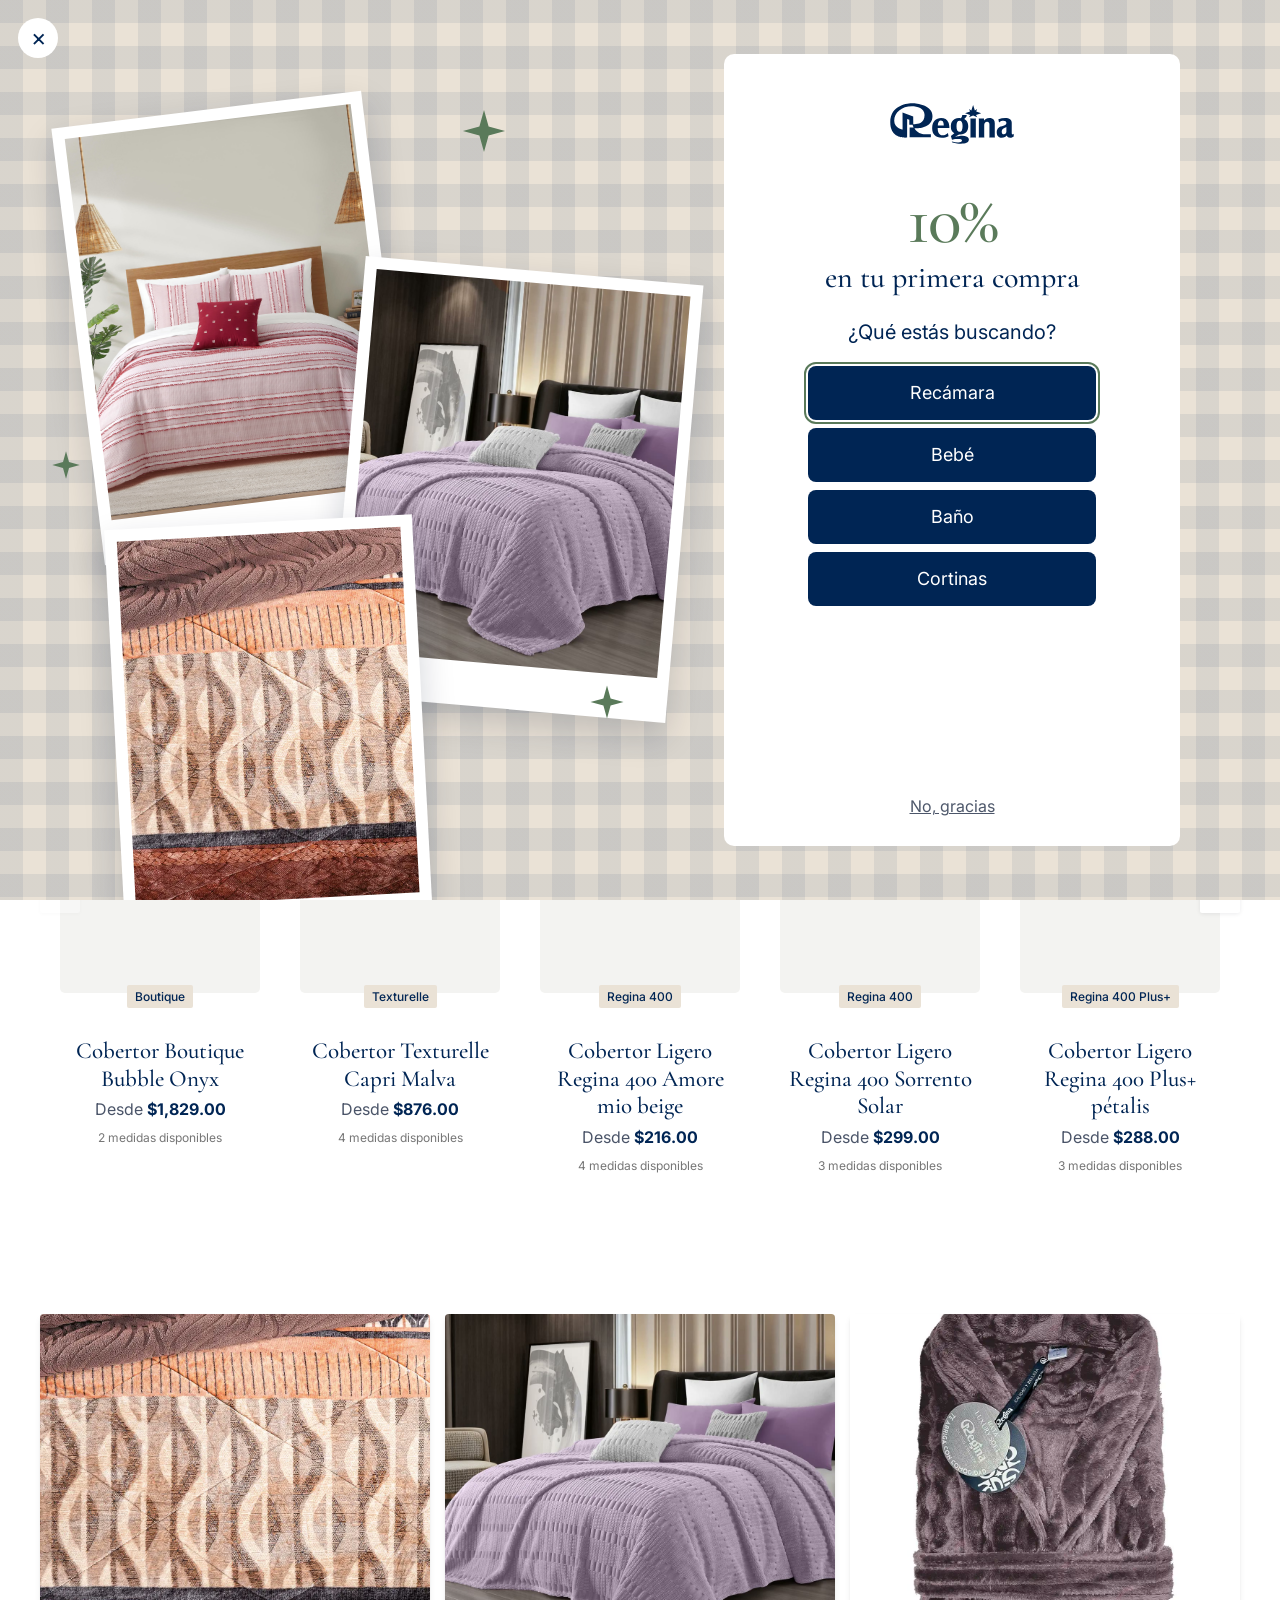
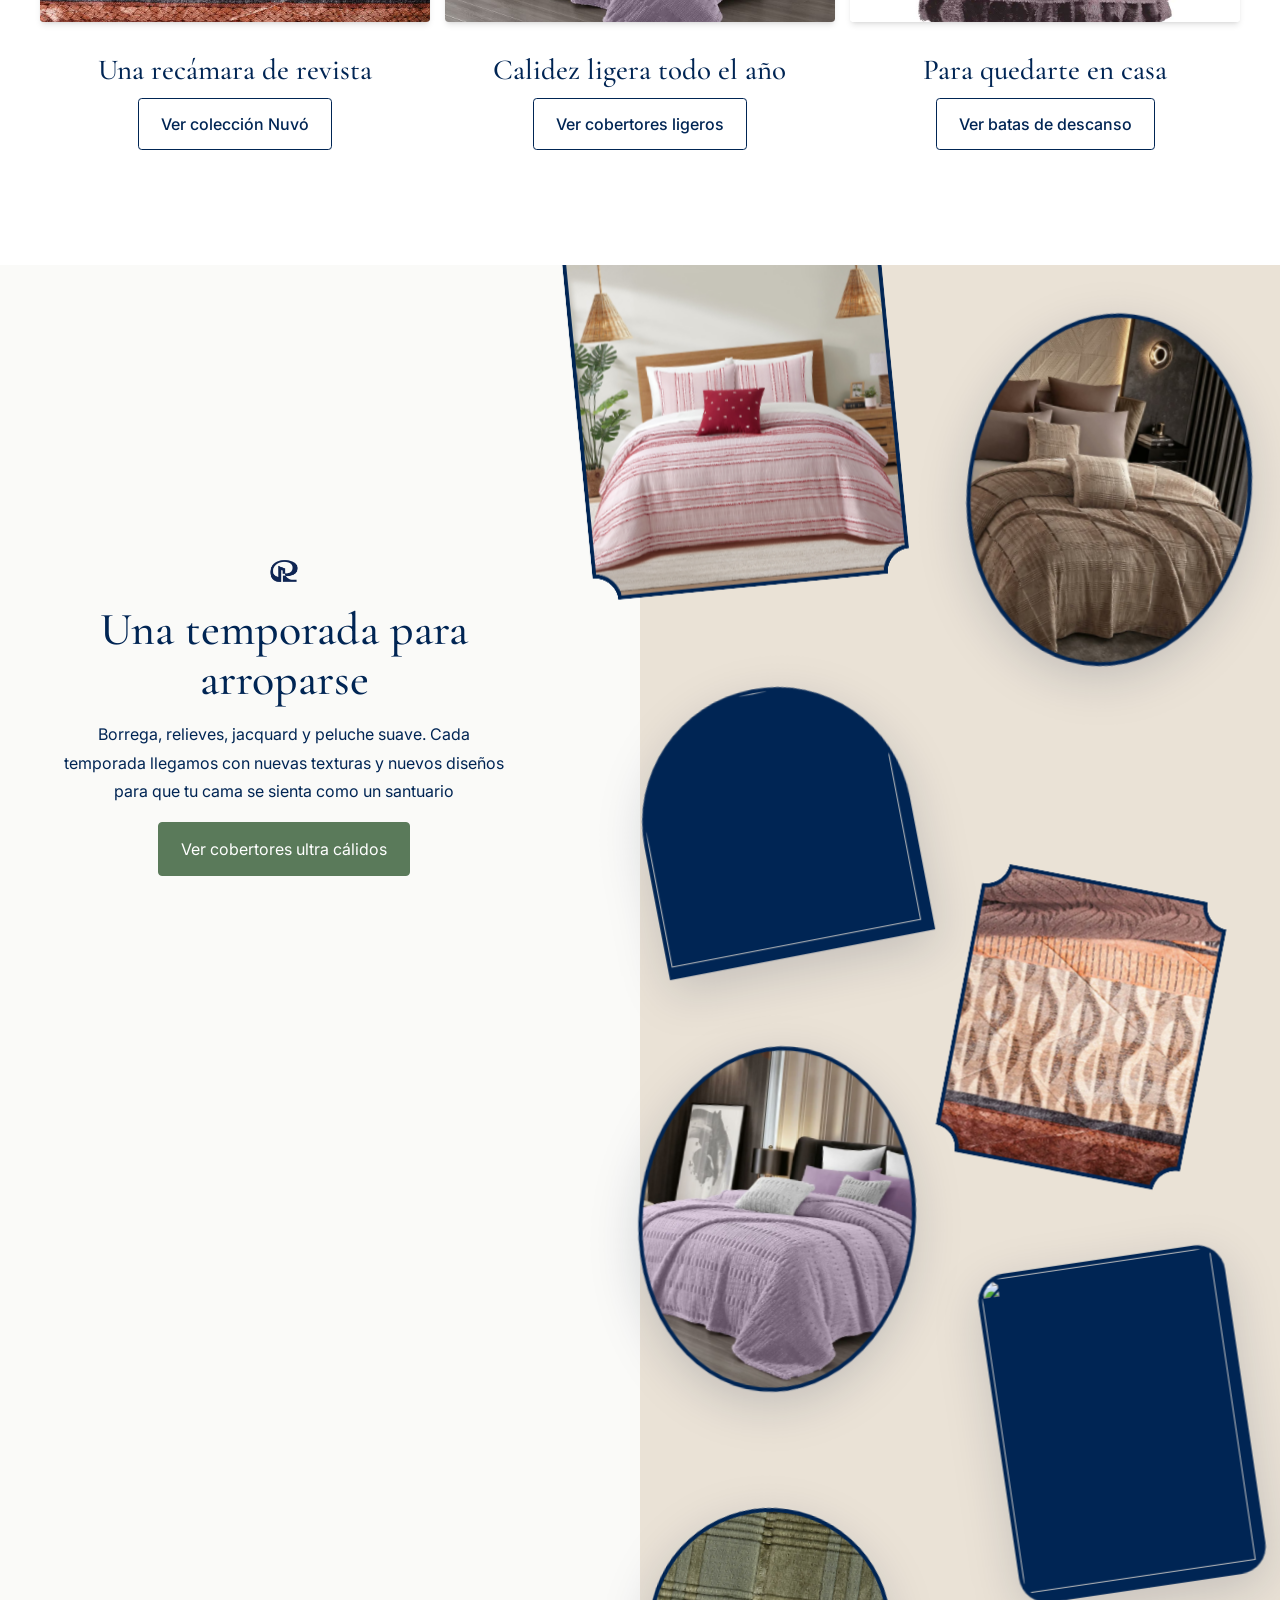
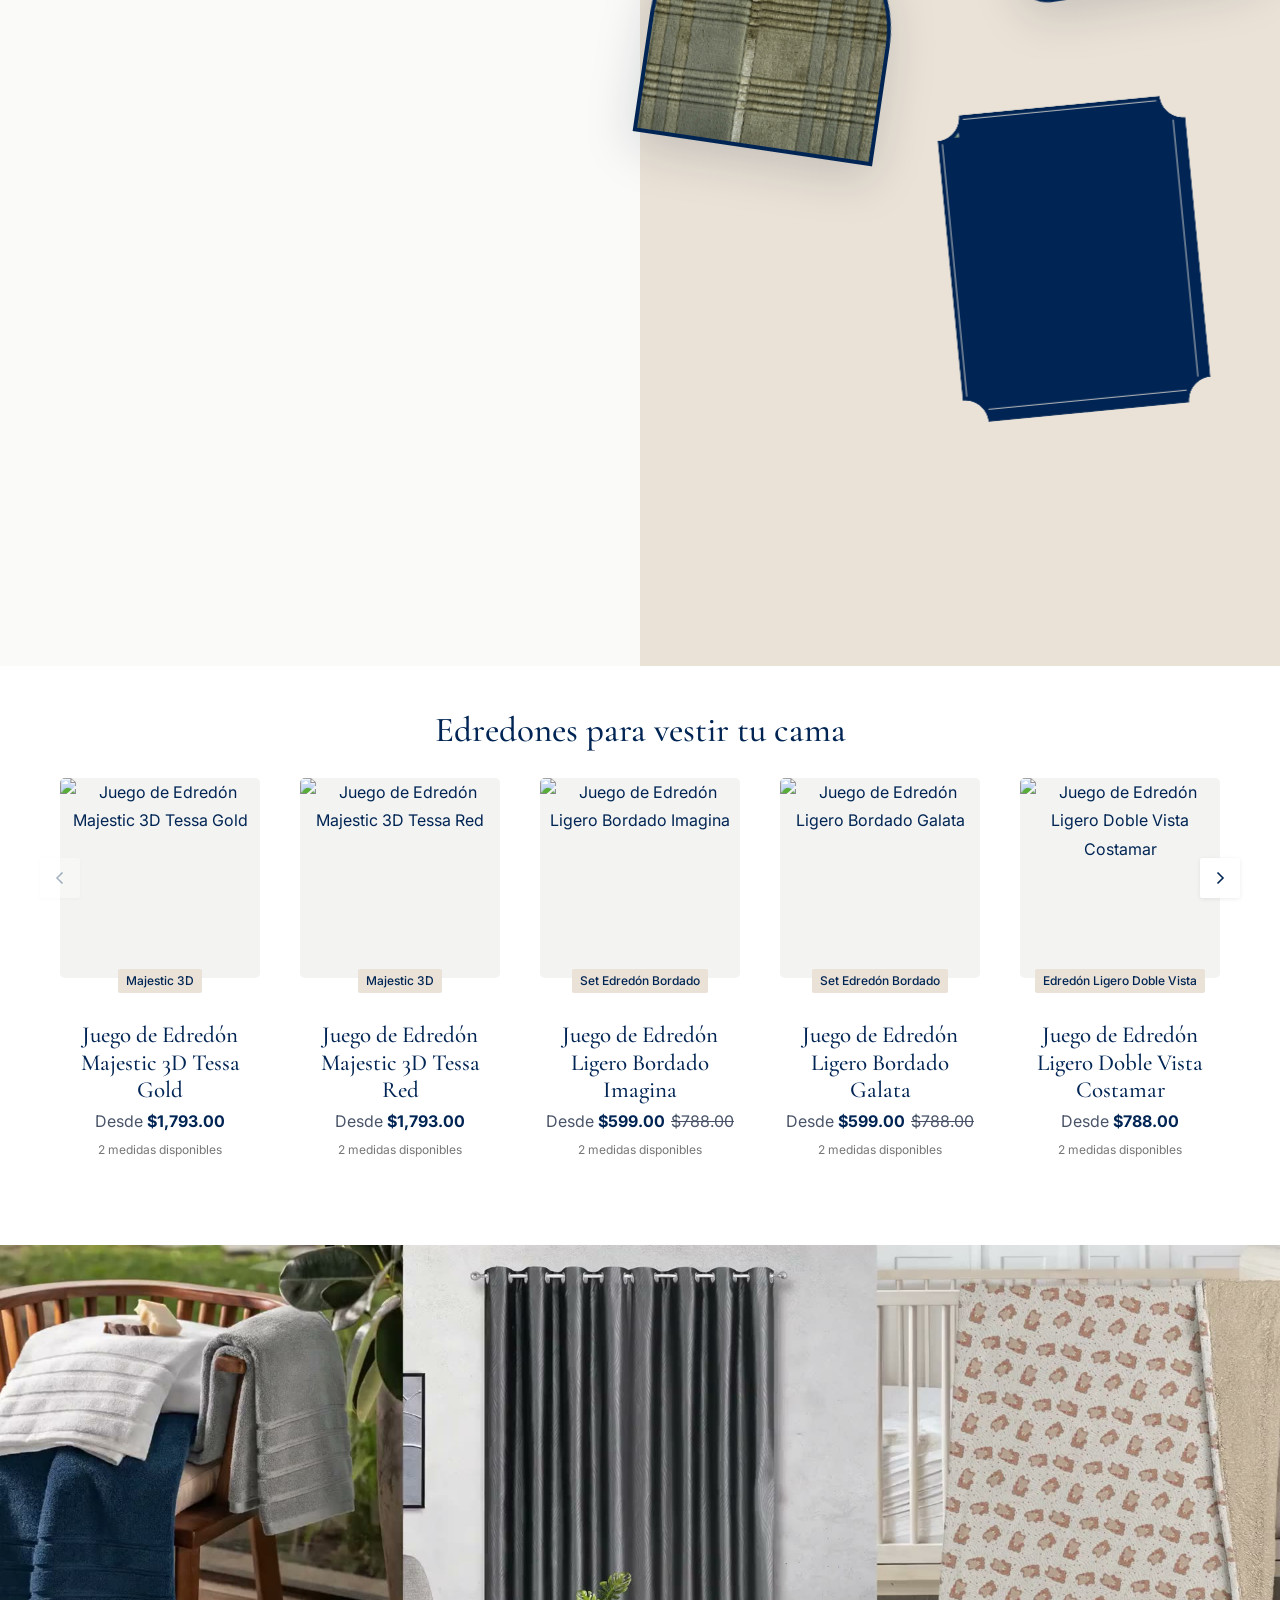
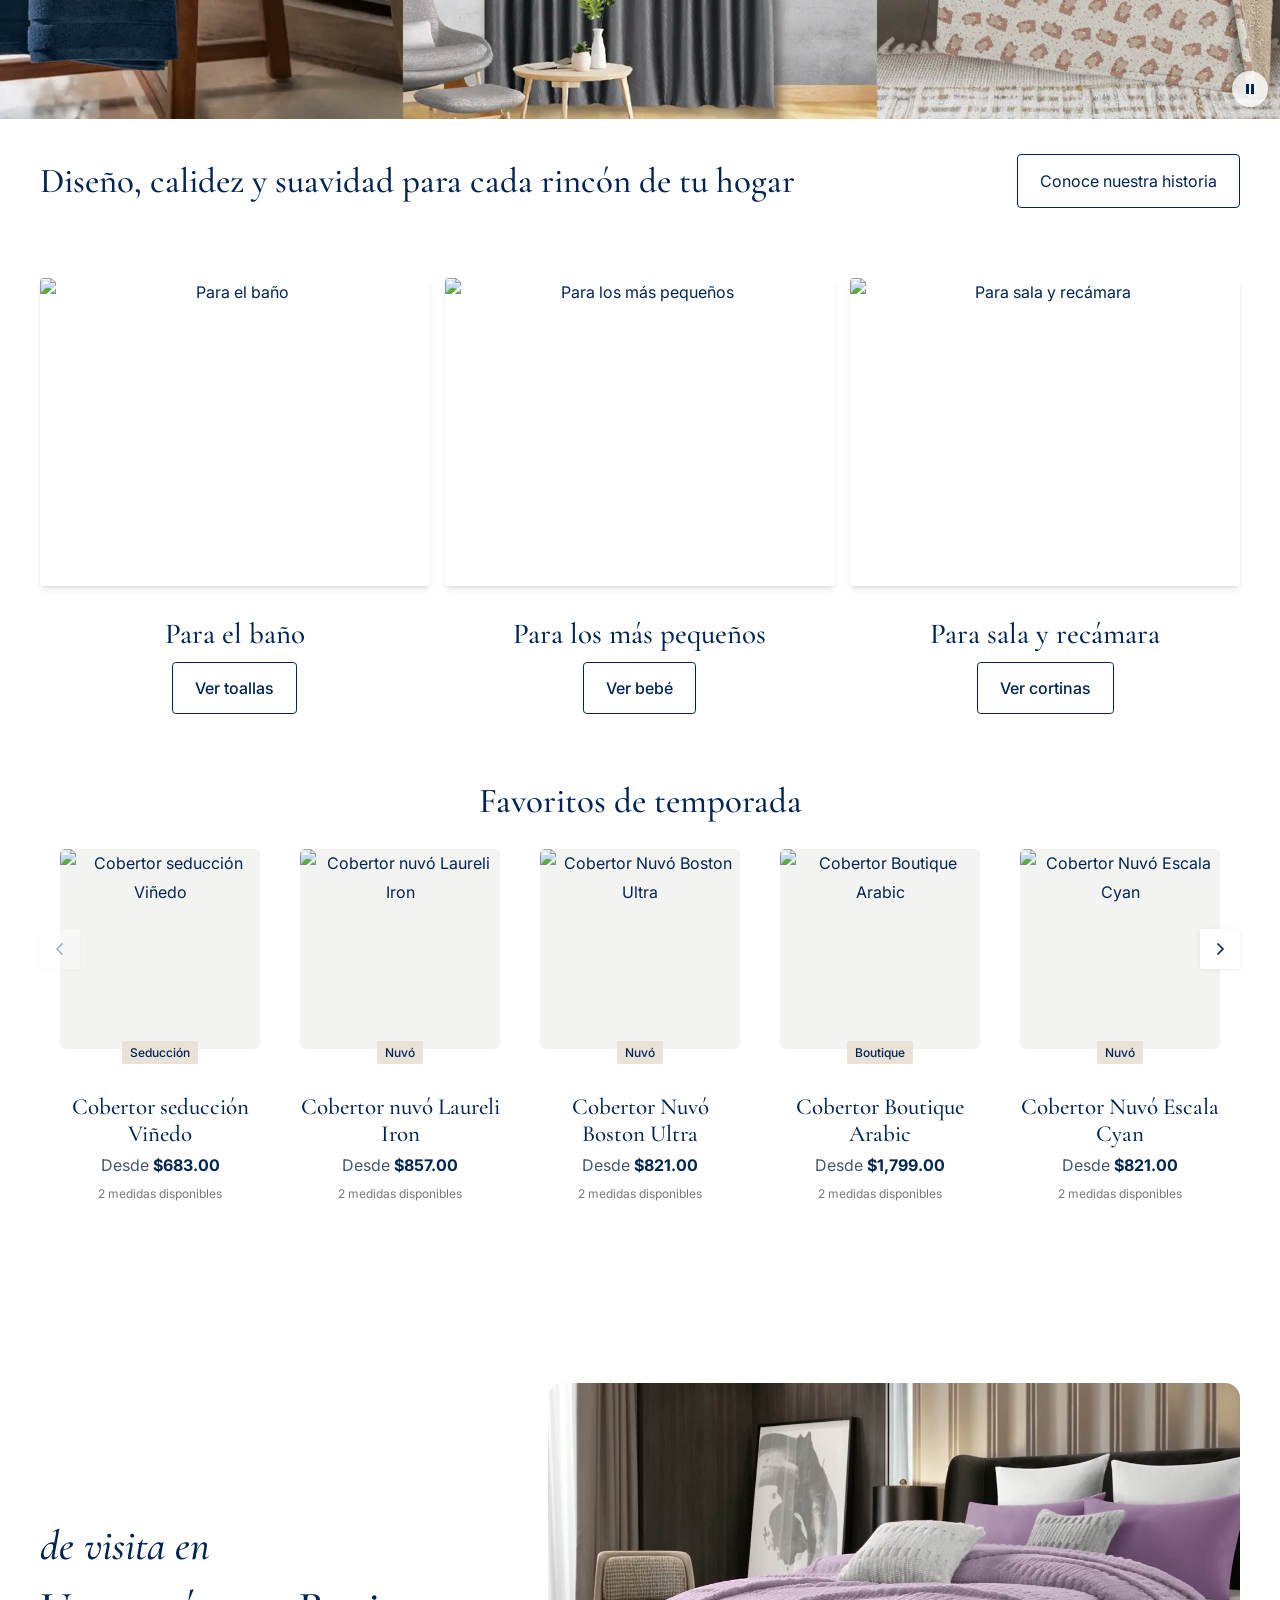
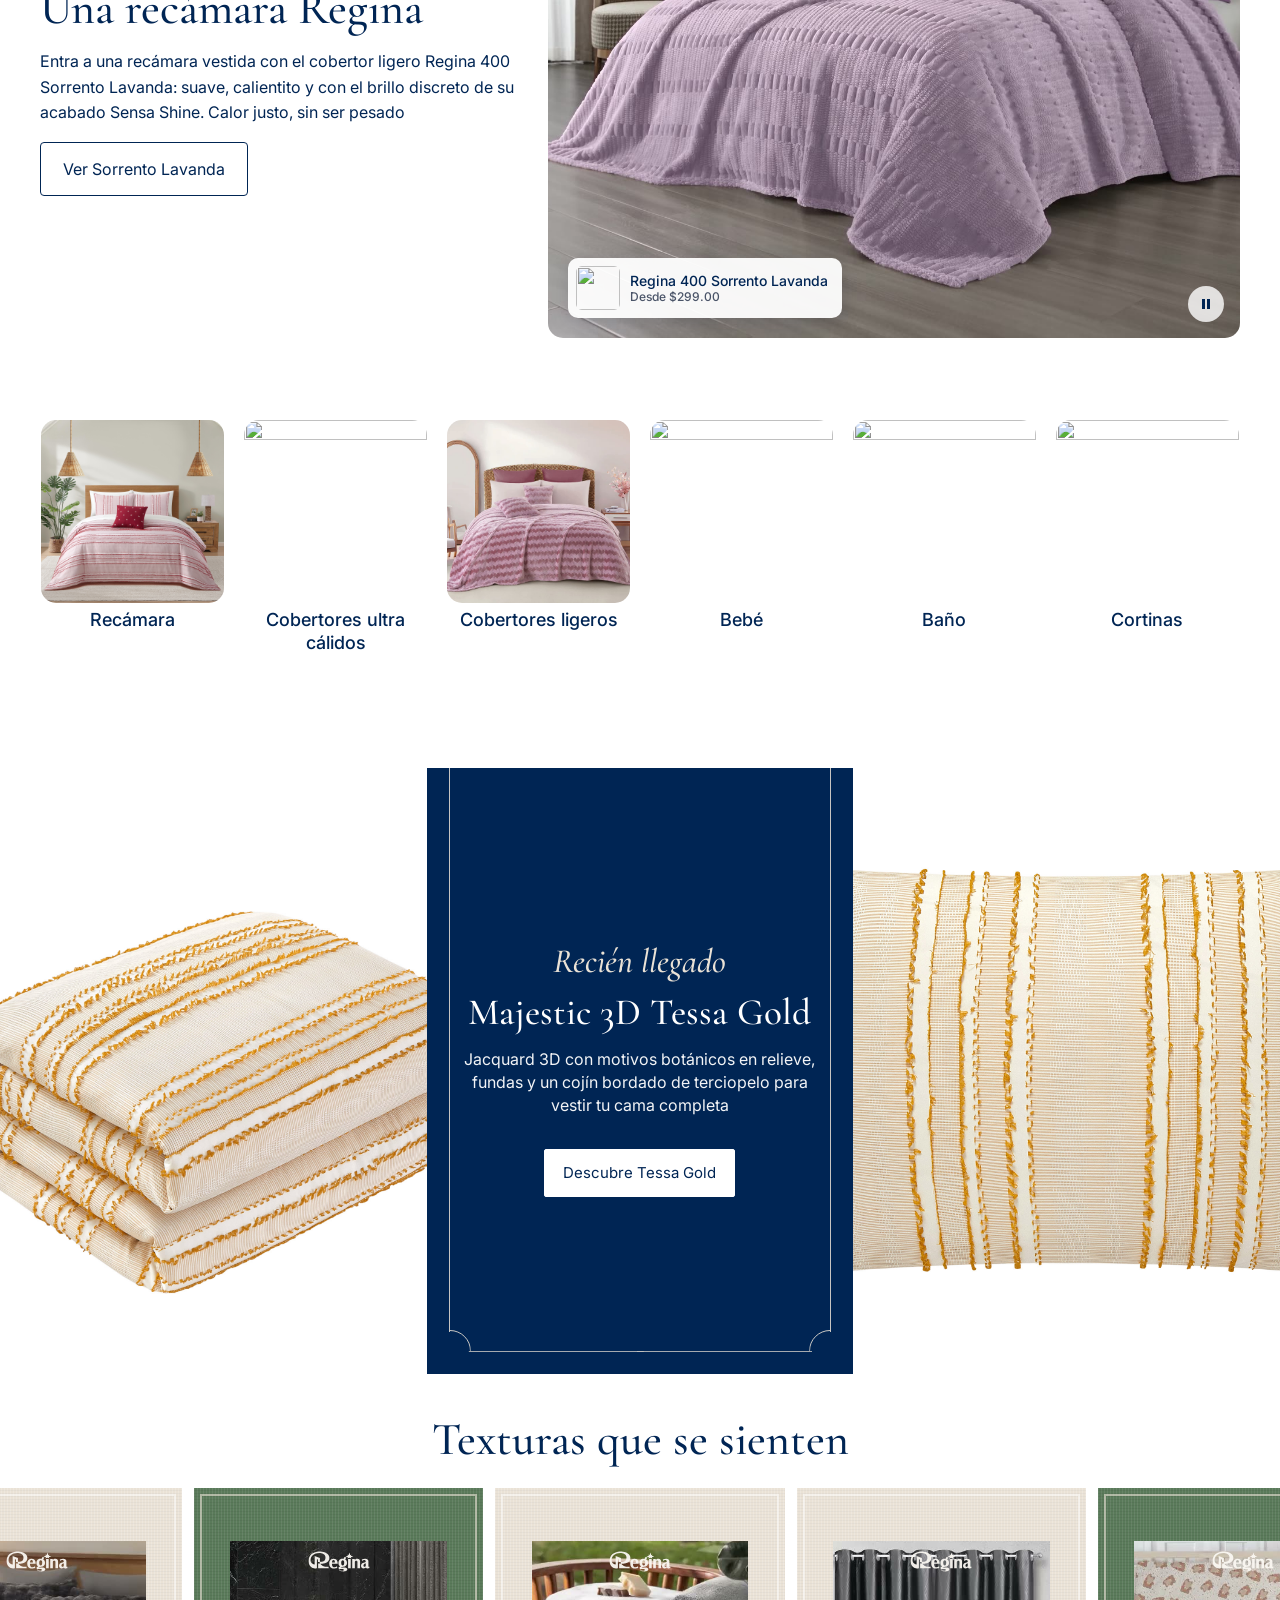
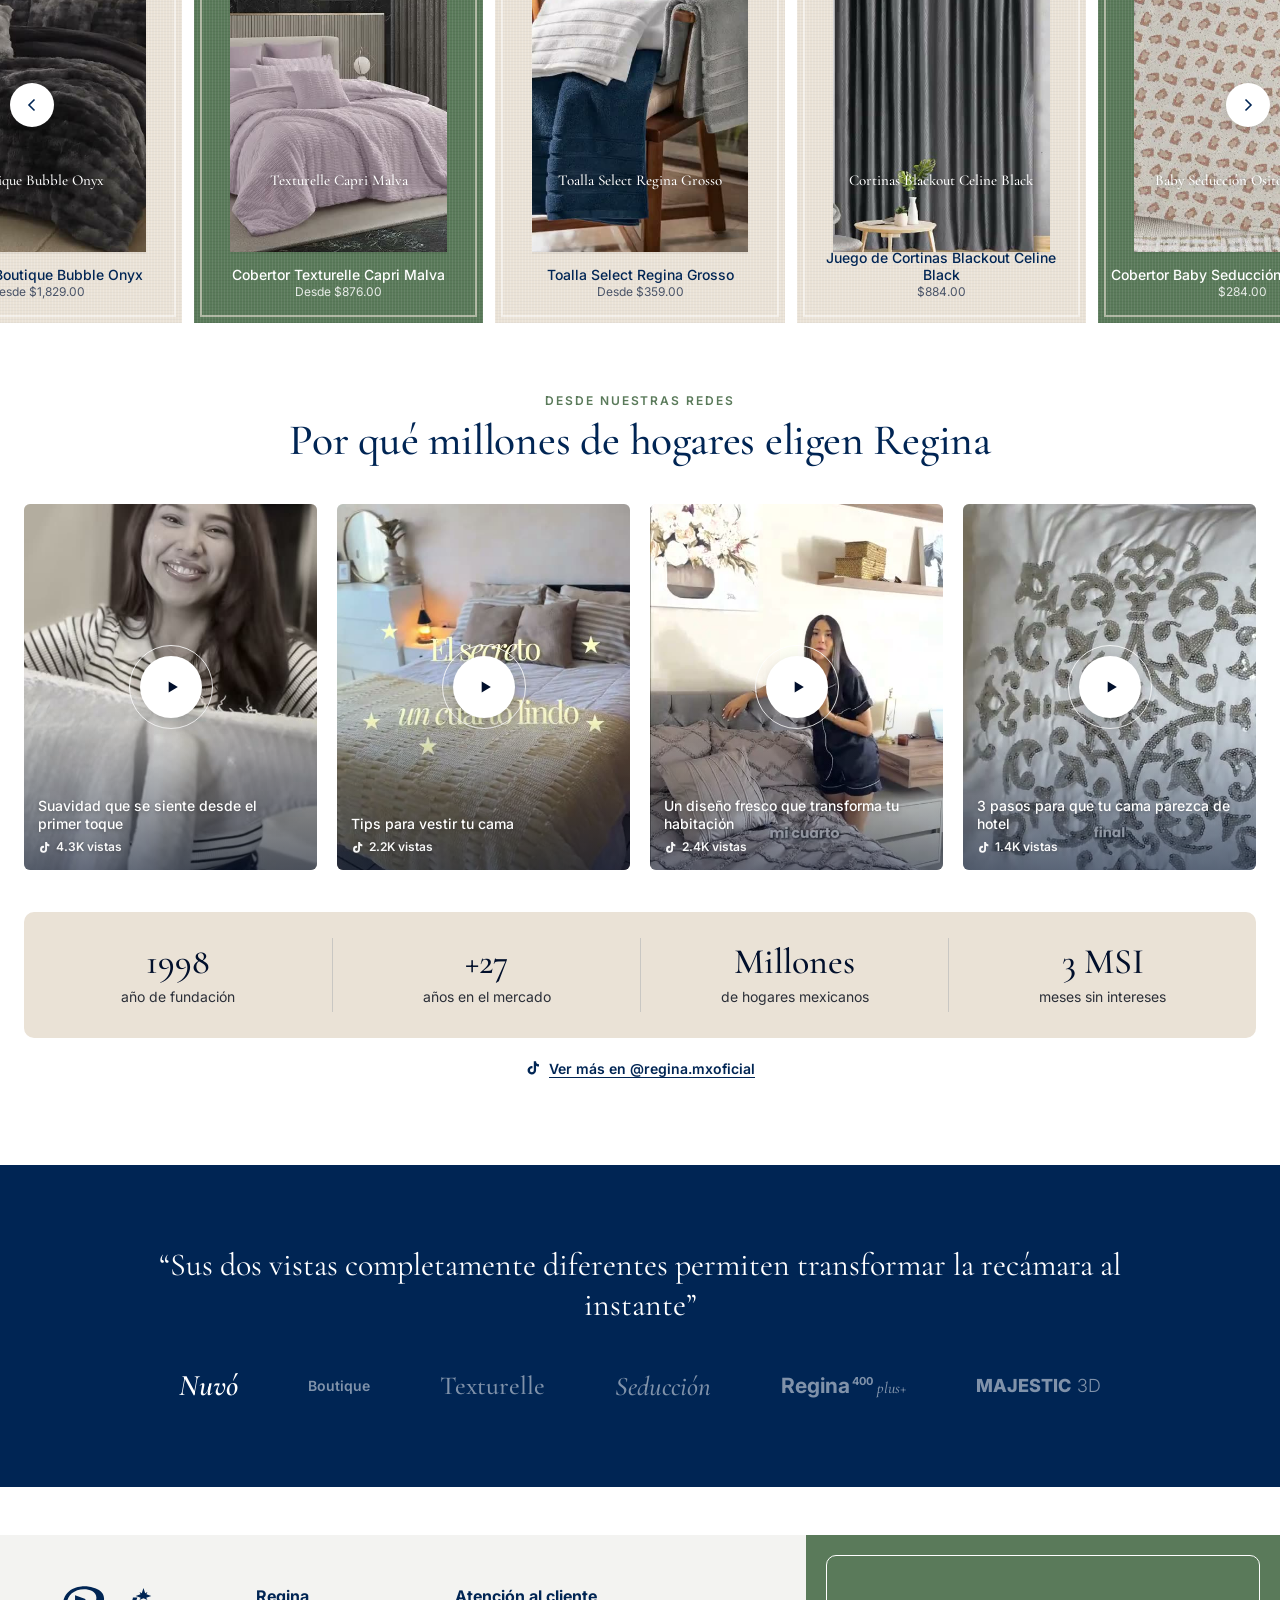
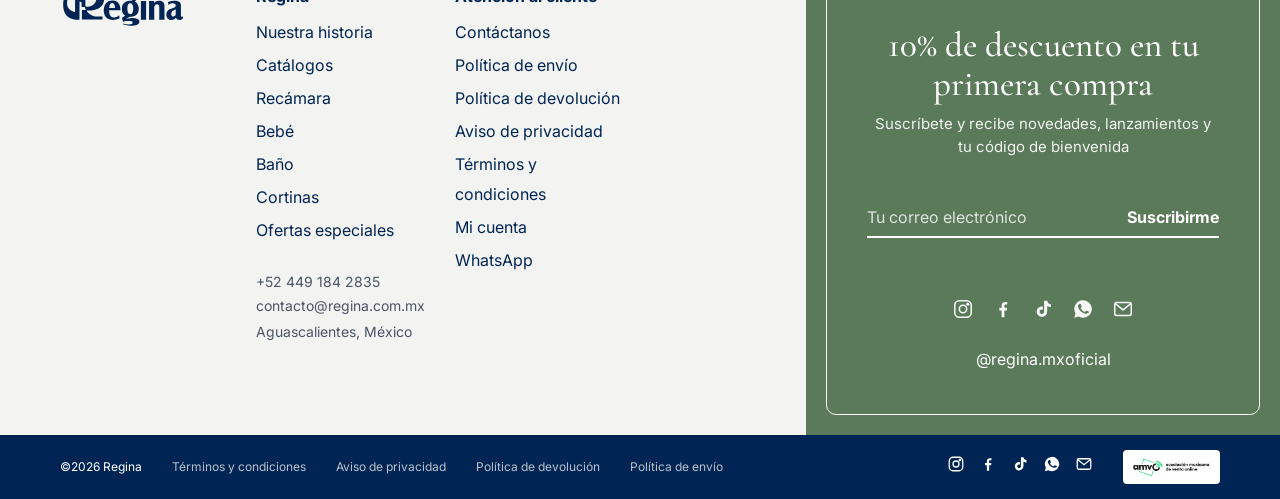
==== commit 5ae5cd4c: "Send checkout leads to Regina's Klaviyo before redirect" ====
--- a/index.html
+++ b/index.html
@@ -20,7 +20,7 @@
 <main id="home"></main>
 <footer id="ftr"></footer>
 <script src="data.js?v=3"></script>
-<script src="core.js?v=3"></script>
+<script src="core.js?v=4"></script>
 <script src="v1.js?v=7"></script>
 <script src="v1-motion.js?v=3"></script>
 <script src="social.js?v=1"></script>
